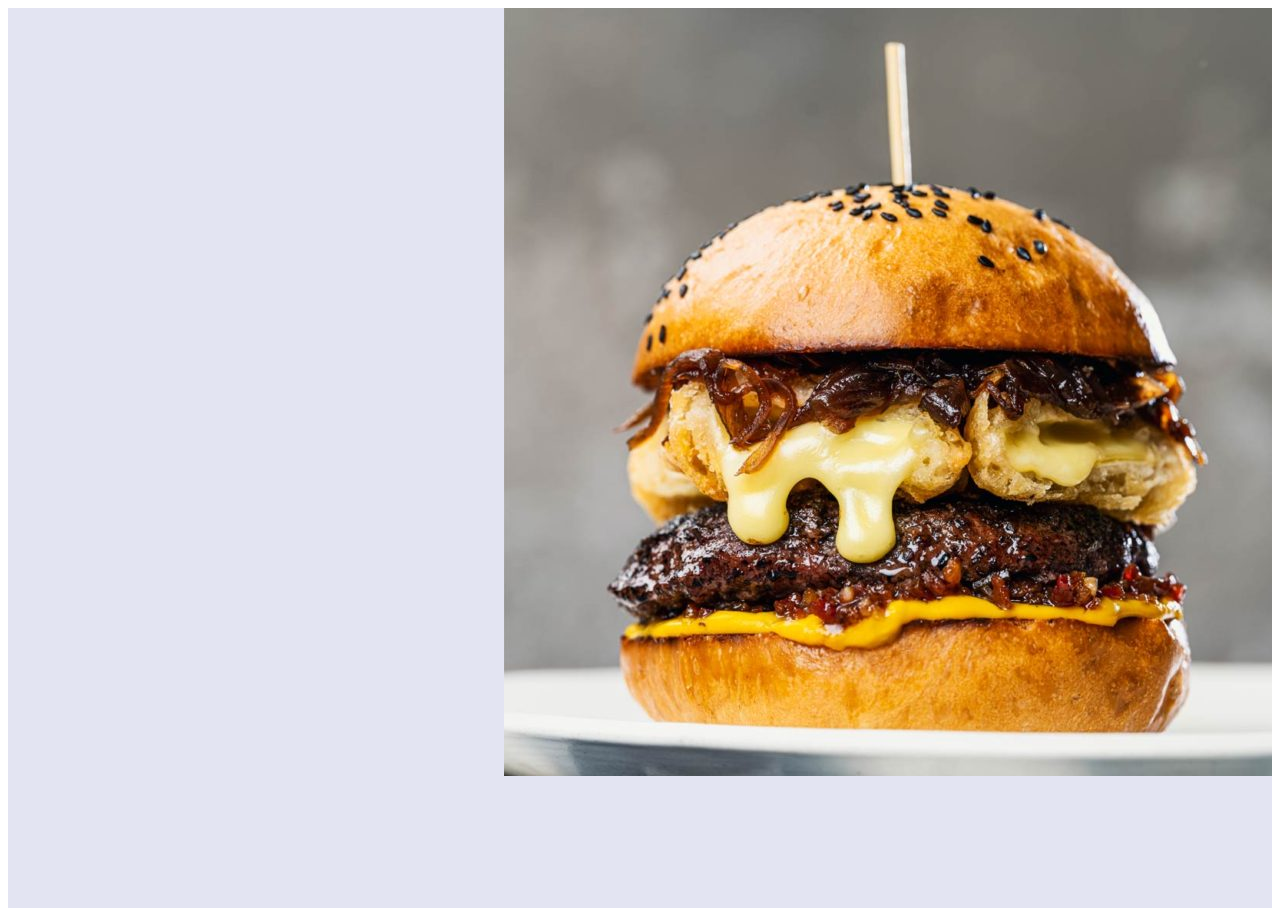
==== pages/carta.html @ c72f137a "Diseño basico de paginas" ====
<!DOCTYPE html>
<html lang="en">
<head>
    <meta charset="UTF-8">
    <meta name="viewport" content="width=device-width, initial-scale=1.0">
    <title>Carta</title>
    <link href="https://cdn.jsdelivr.net/npm/bootstrap@5.3.1/dist/css/bootstrap.min.css" rel="stylesheet" integrity="sha384-4bw+/aepP/YC94hEpVNVgiZdgIC5+VKNBQNGCHeKRQN+PtmoHDEXuppvnDJzQIu9" crossorigin="anonymous">
    <link href="../css/styles.css" rel="stylesheet">
</head>
<body>
    <div class="container-fluid">
        <div class="row h-100">
            <div class="col-7 bloquevertical1">
                <img src="../img/platoburger.jpeg">
            </div>
            <div class="col-5 bloquevertical2">

              </div>
            </div>
          


    </div>
    <script src="https://cdn.jsdelivr.net/npm/bootstrap@5.3.1/dist/js/bootstrap.bundle.min.js" integrity="sha384-HwwvtgBNo3bZJJLYd8oVXjrBZt8cqVSpeBNS5n7C8IVInixGAoxmnlMuBnhbgrkm" crossorigin="anonymous"></script>
</body>
</html>
---- css/styles.css ----
.container-fluid {
    height: 100vh;

    margin: 0;
    padding: 0;

    background-color: rgb(227, 228, 242);
}

#tercio1 {
    background-color: rgb(227, 228, 242);
    justify-content: center;
    display: flex;
    align-items: flex-end;
    
}

#tercio2 {
    background-color: rgb(227, 228, 242);
    justify-content: center;
    display: flex;
    font-family: sans-serif;
    font-weight: 100;

    

}

#tercio3 {
    background-color:  rgb(13, 36, 53);
}

#botoncarta {
    color: rgb(13, 36, 53);
}

#botoncontacto {
    color: rgb(13, 36, 53);
}

#botoninicio {
    color: rgb(13, 36, 53);
    font-family: sans-serif;
    font-weight: 100;

}

.bloquevertical2 {
    background-color: rgb(13, 36, 53);
    justify-content: center;
    display: flex;
}

.bloquevertical1 {
    display: flex;
    justify-content: flex-end;
      
}
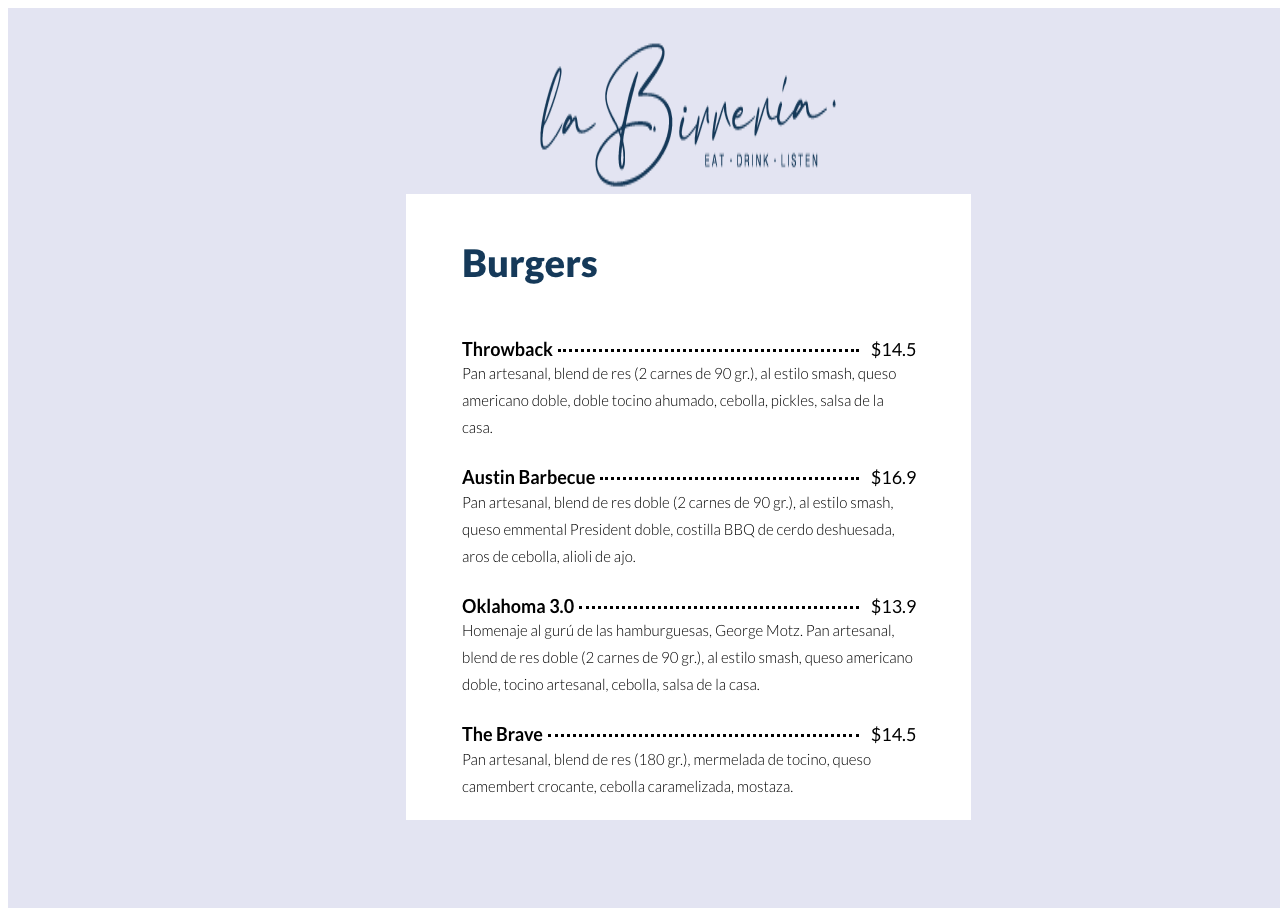
==== commit f8348828: "Informacion basica a pagina de contacto y carta" ====
--- a/pages/carta.html
+++ b/pages/carta.html
@@ -8,15 +8,23 @@
     <link href="../css/styles.css" rel="stylesheet">
 </head>
 <body>
-    <div class="container-fluid">
-        <div class="row h-100">
-            <div class="col-7 bloquevertical1">
-                <img src="../img/platoburger.jpeg">
+    <div class="container-fluid carta">
+        <div class="col-6 bloqueverticalcarta">
+            <div id="partesuperior">
+            <a href="../index.html">
+                <img class="img-fluid" src="../img/logobirreria.png" width="300em" height="150em">
+            </a>
+            <img class="img-fluid" src="../img/menu.png">
             </div>
-            <div class="col-5 bloquevertical2">
-
-              </div>
+            <div id="parteinferior">
+                <!-- <img class="img-fluid" src="../img/menu.png"> -->
             </div>
+        </div>
+        <div class="col-6 bloqueverticalcarta2">
+            <div class="container">
+            </div>
+        </div>
+            
           
 
 
--- a/css/styles.css
+++ b/css/styles.css
@@ -1,5 +1,9 @@
 .container-fluid {
+    display: flex;
+    justify-content: center;
+    align-items: center;
     height: 100vh;
+    width: 100vw;
 
     margin: 0;
     padding: 0;
@@ -7,16 +11,22 @@
     background-color: rgb(227, 228, 242);
 }
 
-#tercio1 {
-    background-color: rgb(227, 228, 242);
+
+#mitad1 {
+    display: flex;
     justify-content: center;
-    display: flex;
-    align-items: flex-end;
+    align-items: center;
+    flex-direction: column;
+    font-family: sans-serif;
+    font-weight: 100;
+
+    padding: 0;
+    margin: 0;
     
 }
 
-#tercio2 {
-    background-color: rgb(227, 228, 242);
+#mitad2 {
+    background-color: rgb(13, 36, 53);
     justify-content: center;
     display: flex;
     font-family: sans-serif;
@@ -26,35 +36,154 @@
 
 }
 
-#tercio3 {
-    background-color:  rgb(13, 36, 53);
-}
-
 #botoncarta {
-    color: rgb(13, 36, 53);
+    color:whitesmoke;
 }
 
 #botoncontacto {
-    color: rgb(13, 36, 53);
+    color: whitesmoke;
 }
 
 #botoninicio {
-    color: rgb(13, 36, 53);
+    color: whitesmoke;
     font-family: sans-serif;
     font-weight: 100;
 
 }
 
+
 .bloquevertical2 {
     background-color: rgb(13, 36, 53);
+    display: flex;
     justify-content: center;
-    display: flex;
+    align-items: center;
+    flex-direction: column;
+    height: 100vh;
+    gap: 1em;
+
+    padding: 0;
+    margin: 0;
+      
 }
 
 .bloquevertical1 {
     display: flex;
-    justify-content: flex-end;
+    justify-content:flex-start;
+    background-color: greenyellow;
+    background-image: url(../img/musicalabirreria.jpeg);
+
+    padding: 0;
+    margin: 0;
+
+    height: 100vh;
       
 }
- 
 
+.bloqueverticalmedio {
+    background-color: rgb(13, 36, 53);
+    display: flex;
+    flex-direction: column;
+    align-items: space-around;
+    gap: 4em;
+    height: 100vh;
+
+    padding: 0;
+    margin: 0;
+      
+}
+
+.container {
+    background-color: blueviolet;
+    display: flex;
+    justify-content: center;
+    align-items: center;
+
+    
+    padding: 0;
+    margin: 0;
+}
+
+#imagenburger {
+    width: 35em;
+    height: 35em;
+}
+
+#direccion {
+    align-items: center;
+    justify-content: center;
+    color: whitesmoke;
+    margin: 1em;
+    font-family: sans-serif;
+    font-weight: 100;
+    
+}
+
+#bloquelogo {
+    margin: 1em;
+}
+
+#redessociales {
+    color: whitesmoke;
+    align-items: center;
+    margin: 1em;
+    font-family: sans-serif;
+    font-weight: 100;
+}
+
+.pagina3 {
+    display: flex;
+    justify-content: center;
+}
+
+#boton {
+    color: rgb(207, 166, 112);
+}
+
+#boton:hover {
+    color: whitesmoke;
+    cursor: pointer;
+}
+
+#contactanos {
+    color: rgb(207, 166, 112);
+    font-family: sans-serif;
+    font-weight: 100;
+    font-size: xx-large;
+}
+
+.bloqueverticalcarta2 {
+    /* background-color: aquamarine; */
+    display: flexbox;
+    justify-content: center;
+    align-items: center;
+    background-image: url(../img/platoburger.jpeg);
+    background-size: cover;
+    height: 100vh;
+
+}
+
+.bloqueverticalcarta {
+    display: flex;
+    justify-content: flex-start;
+    align-items: flex-start;
+    height: 100vh;
+    flex-direction: column;
+
+}
+
+#partesuperior {
+    display: flex;
+    justify-content: center;
+    align-items: center;
+    margin-left: 5em;
+    margin-top: 2em;
+    flex-direction: column;
+}
+
+/* #parteinferior {
+    display: flex;
+    justify-content: center;
+    align-items: center;
+
+} */
+
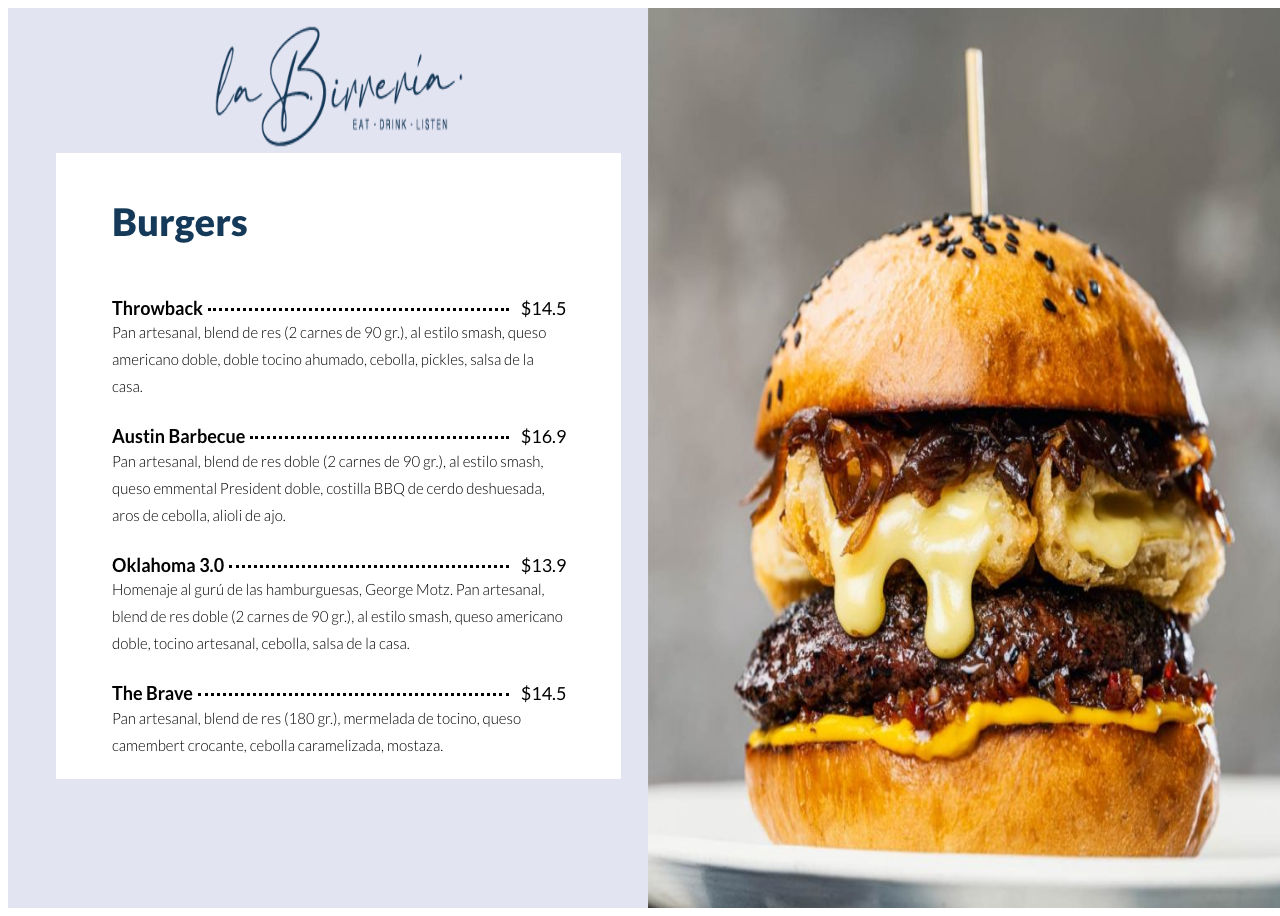
==== commit bb64e9ab: "Añadi pagina trabaja con nosotros y formulario" ====
--- a/pages/carta.html
+++ b/pages/carta.html
@@ -12,16 +12,14 @@
         <div class="col-6 bloqueverticalcarta">
             <div id="partesuperior">
             <a href="../index.html">
-                <img class="img-fluid" src="../img/logobirreria.png" width="300em" height="150em">
+                <img class="img-fluid" src="../img/logobirreria.png" width="250em" height="125em">
             </a>
-            <img class="img-fluid" src="../img/menu.png">
-            </div>
-            <div id="parteinferior">
-                <!-- <img class="img-fluid" src="../img/menu.png"> -->
+            <img id="imagenmenu" class="img-fluid" src="../img/menu.png">
             </div>
         </div>
         <div class="col-6 bloqueverticalcarta2">
-            <div class="container">
+            <div class="containercarta">
+                <img id="imagencarta" src="../img/platoburger.jpeg" class="img-fluid">
             </div>
         </div>
             
--- a/css/styles.css
+++ b/css/styles.css
@@ -11,12 +11,23 @@
     background-color: rgb(227, 228, 242);
 }
 
+#paginaprincipal {
+    flex-direction: column;
+    background-color: rgb(13, 36, 53);
+    /* width: 100vw;
+
+    padding: 0;
+    margin: 0; */
+}
+
 
 #mitad1 {
     display: flex;
     justify-content: center;
     align-items: center;
     flex-direction: column;
+    width: 100vw;
+
     font-family: sans-serif;
     font-weight: 100;
 
@@ -27,11 +38,10 @@
 
 #mitad2 {
     background-color: rgb(13, 36, 53);
-    justify-content: center;
-    display: flex;
-    font-family: sans-serif;
-    font-weight: 100;
-
+    justify-content: space-between;
+    display: flex;
+    flex-direction: row;
+    gap: 4em;
     
 
 }
@@ -52,53 +62,61 @@
 }
 
 
+/* .bloquevertical2 {
+    background-color: rgb(13, 36, 53);
+    display: flex;
+    justify-content: center;
+    align-items: center;
+    flex-direction: column;
+    height: 100vh;
+    width: 25vw;
+    gap: 1em;
+
+    padding: 0;
+    margin: 0;
+      
+} */
+
+.bloquevertical1 {
+    display: flex;
+    justify-content:center;
+    align-items: center;
+    object-fit: cover;
+    background-color: greenyellow;
+    box-sizing: border-box;
+    /* background-image: url(../img/musicalabirreria.jpeg); */
+
+    padding: 0;
+    margin: 0;
+
+
+    height: 100vh;
+    width: 70vw;
+      
+}
+
 .bloquevertical2 {
     background-color: rgb(13, 36, 53);
     display: flex;
-    justify-content: center;
-    align-items: center;
-    flex-direction: column;
-    height: 100vh;
-    gap: 1em;
+    flex-direction: column;
+    align-items: space-around;
+    gap: 2.5em;
+    height: 100vh;
+    width: 30vw;
 
     padding: 0;
     margin: 0;
       
 }
 
-.bloquevertical1 {
-    display: flex;
-    justify-content:flex-start;
-    background-color: greenyellow;
-    background-image: url(../img/musicalabirreria.jpeg);
-
-    padding: 0;
-    margin: 0;
-
-    height: 100vh;
-      
-}
-
-.bloqueverticalmedio {
-    background-color: rgb(13, 36, 53);
-    display: flex;
-    flex-direction: column;
-    align-items: space-around;
-    gap: 4em;
-    height: 100vh;
-
-    padding: 0;
-    margin: 0;
-      
-}
-
 .container {
-    background-color: blueviolet;
-    display: flex;
-    justify-content: center;
-    align-items: center;
-
-    
+    background-color: rgb(13, 36, 53);
+    display: flex;
+    justify-content: center;
+    align-items: center;
+    flex-direction: column;
+    width: 100vh;
+ 
     padding: 0;
     margin: 0;
 }
@@ -118,12 +136,24 @@
     
 }
 
+#direcciontexto {
+    display: flex;
+    align-items: center;
+    justify-content: center;
+    flex-direction: column;
+    font-size: large;
+}
+
 #bloquelogo {
     margin: 1em;
+    display: flex;
+    justify-content: center;
+
 }
 
 #redessociales {
     color: whitesmoke;
+    justify-content: center;
     align-items: center;
     margin: 1em;
     font-family: sans-serif;
@@ -137,6 +167,7 @@
 
 #boton {
     color: rgb(207, 166, 112);
+    
 }
 
 #boton:hover {
@@ -145,21 +176,34 @@
 }
 
 #contactanos {
-    color: rgb(207, 166, 112);
-    font-family: sans-serif;
-    font-weight: 100;
+    color:  rgb(12, 39, 59);
+    font-family: sans-serif;
+    font-weight: 500;
+    font-size: 2em;
     font-size: xx-large;
-}
+    background-color: white;
+    opacity: 0.7;
+}
+
+#formulario {
+    display: flex;
+    justify-content: center;
+    align-items: center;
+    flex-direction: column;
+    gap:1em;
+}
+
 
 .bloqueverticalcarta2 {
-    /* background-color: aquamarine; */
-    display: flexbox;
-    justify-content: center;
-    align-items: center;
-    background-image: url(../img/platoburger.jpeg);
-    background-size: cover;
-    height: 100vh;
-
+    background-color: aquamarine;
+    display: flex;
+    justify-content: center;
+    align-items: center;
+    /* background-image: url(../img/platoburger.jpeg);
+    background-size: cover; */
+    height: 100vh;
+    box-sizing: border-box;
+    
 }
 
 .bloqueverticalcarta {
@@ -167,16 +211,26 @@
     justify-content: flex-start;
     align-items: flex-start;
     height: 100vh;
-    flex-direction: column;
-
+    width: 50vw;
+    flex-direction: column;
+
+}
+
+.containercarta {
+    display: flex;
+    height: 100%;
+    width: 100%;
+    box-sizing: border-box;
+
+    padding: 0;
+    margin: 0;
 }
 
 #partesuperior {
     display: flex;
     justify-content: center;
     align-items: center;
-    margin-left: 5em;
-    margin-top: 2em;
+    margin: 1em 3em 0em 3em;
     flex-direction: column;
 }
 
@@ -187,3 +241,75 @@
 
 } */
 
+#bloqueimagen {
+    height: 100%;
+    width: 100%;
+    box-sizing: border-box;
+
+    padding: 0;
+    margin: 0;
+}
+
+#imagencontactomusica {
+    /* object-fit: contain;
+    box-sizing: border-box; */
+    height: 100%;
+    width: 100%;
+
+    padding: 0;
+    margin: 0;
+}
+
+#imagencarta {
+    height: 100%;
+    width: 100%;
+
+    padding: 0;
+    margin: 0;
+}
+
+#imagenmenu {
+    /* height: 100%;
+    width: 100%;
+
+    padding: 0;
+    margin: 0; */
+
+}
+
+#botontrabaja {
+    color: whitesmoke;
+
+}
+
+.containertrabaja {
+    /* background-color: blue; */
+    display: flex;
+    justify-content: center;
+    align-items: center;
+    flex-direction: column;
+
+    padding: 3em;
+    margin: 0;
+
+    gap: 1em;
+}
+
+#bloquetextohistoria {
+    background-color: whitesmoke;
+    padding: 4em;
+    font-family: sans-serif;
+    font-weight: 100;
+    color:rgb(13, 36, 53);
+    
+}
+
+#textohistoria {
+    color: rgb(12, 39, 59);
+    font-family: sans-serif;
+    font-size: 2em;
+    font-weight: 500;
+    background-color: white;
+    opacity: 0.7;
+}
+
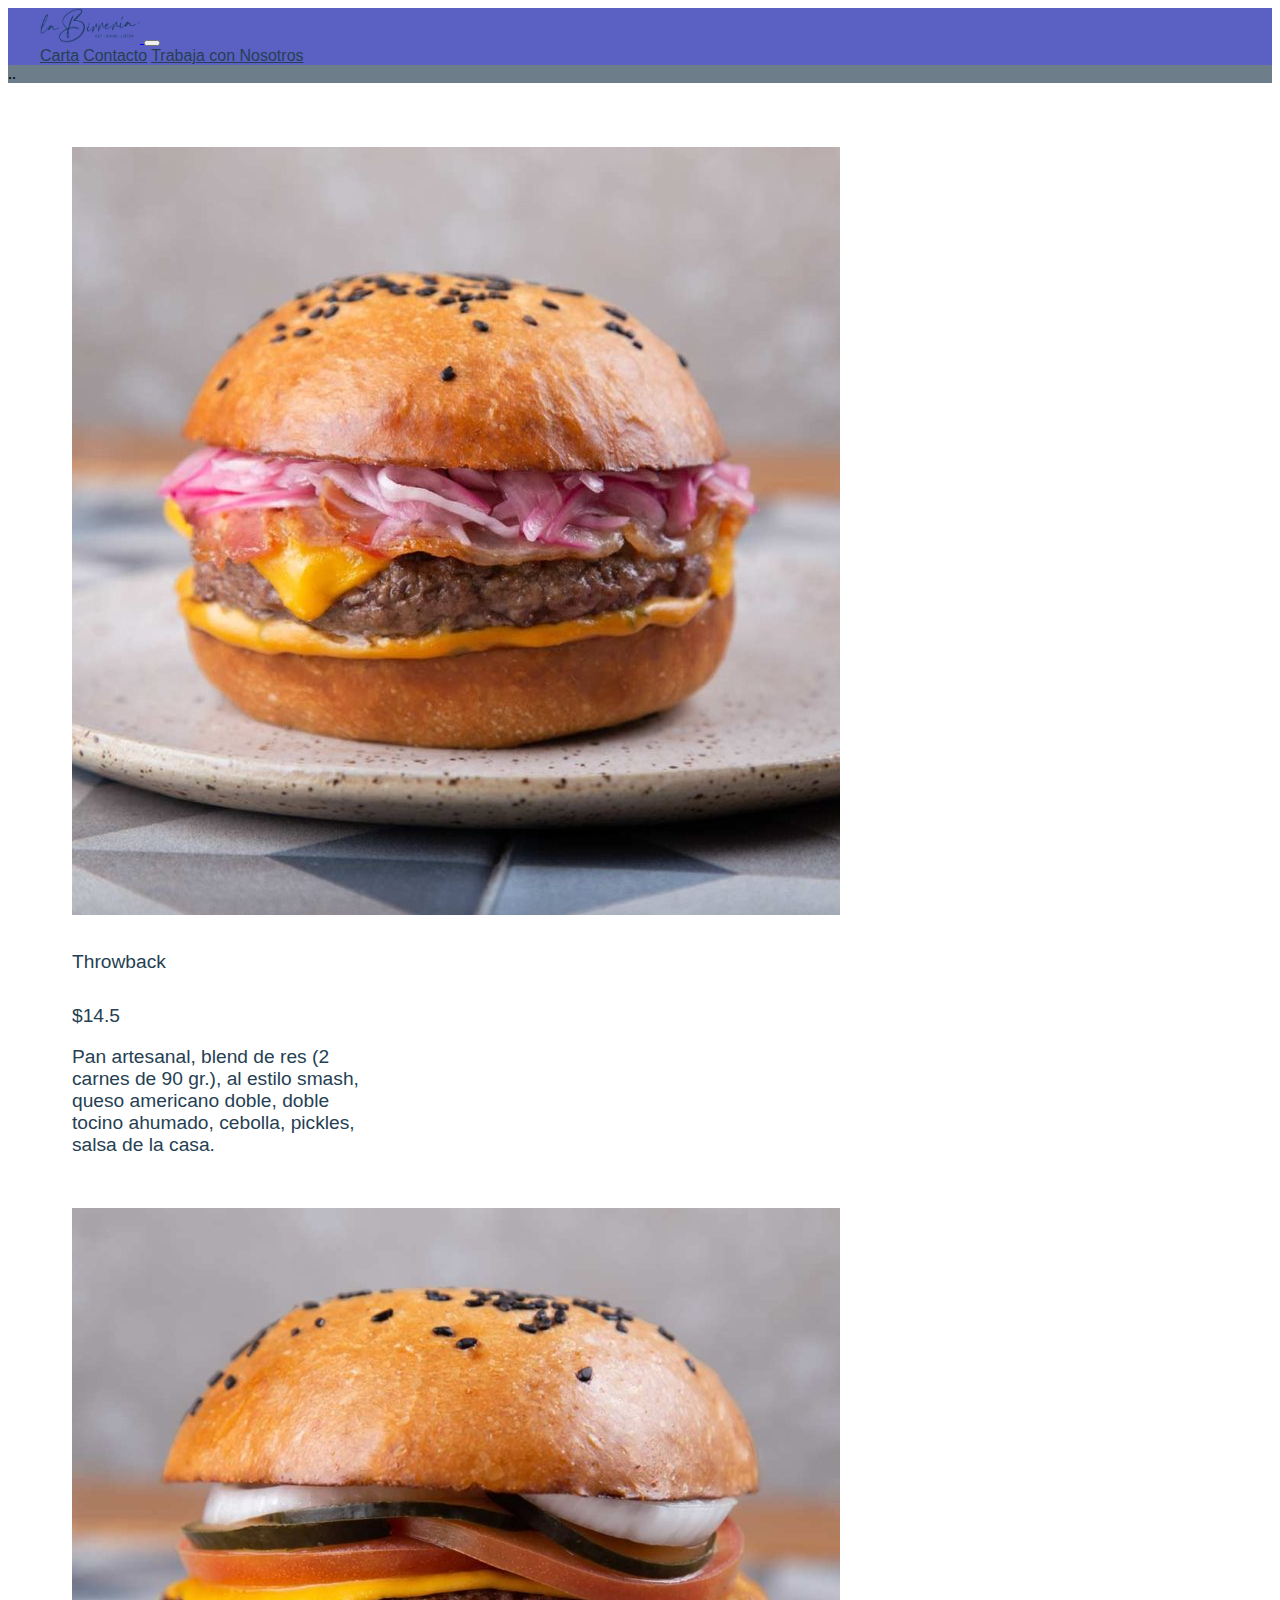
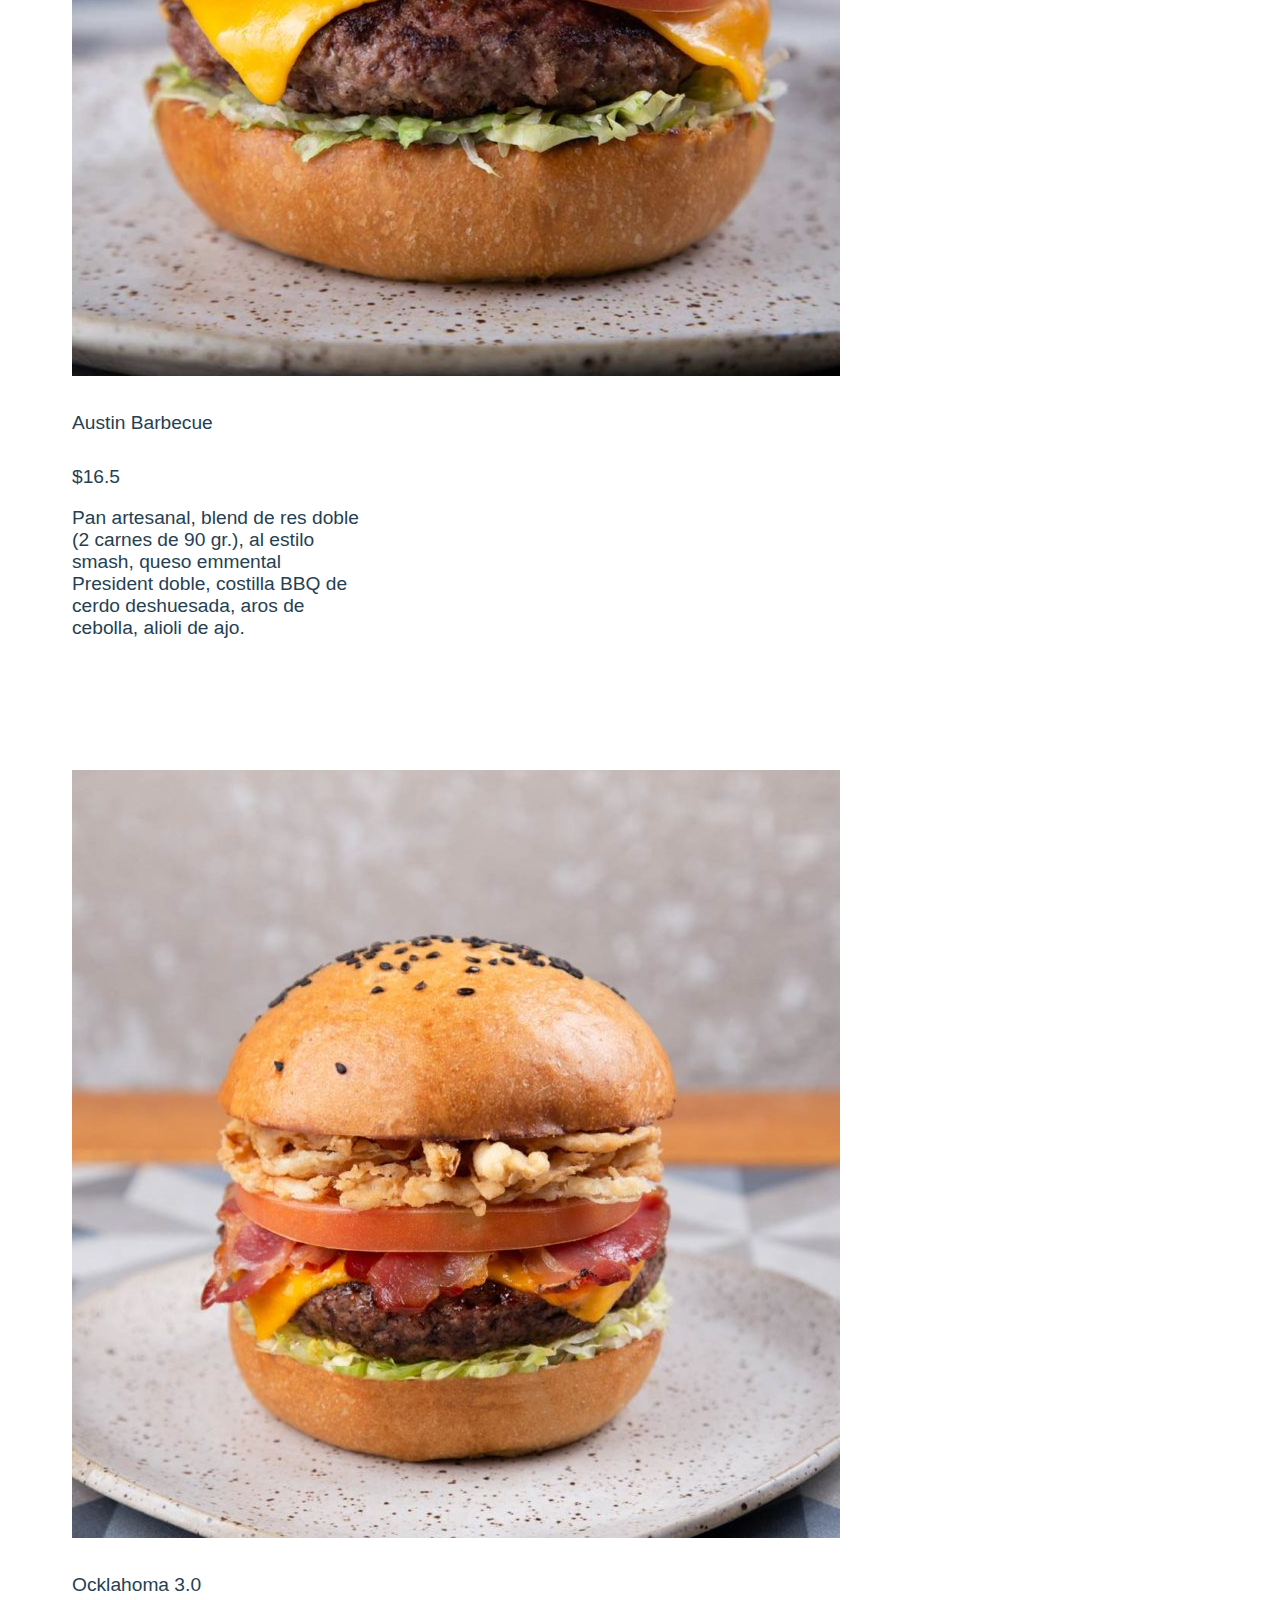
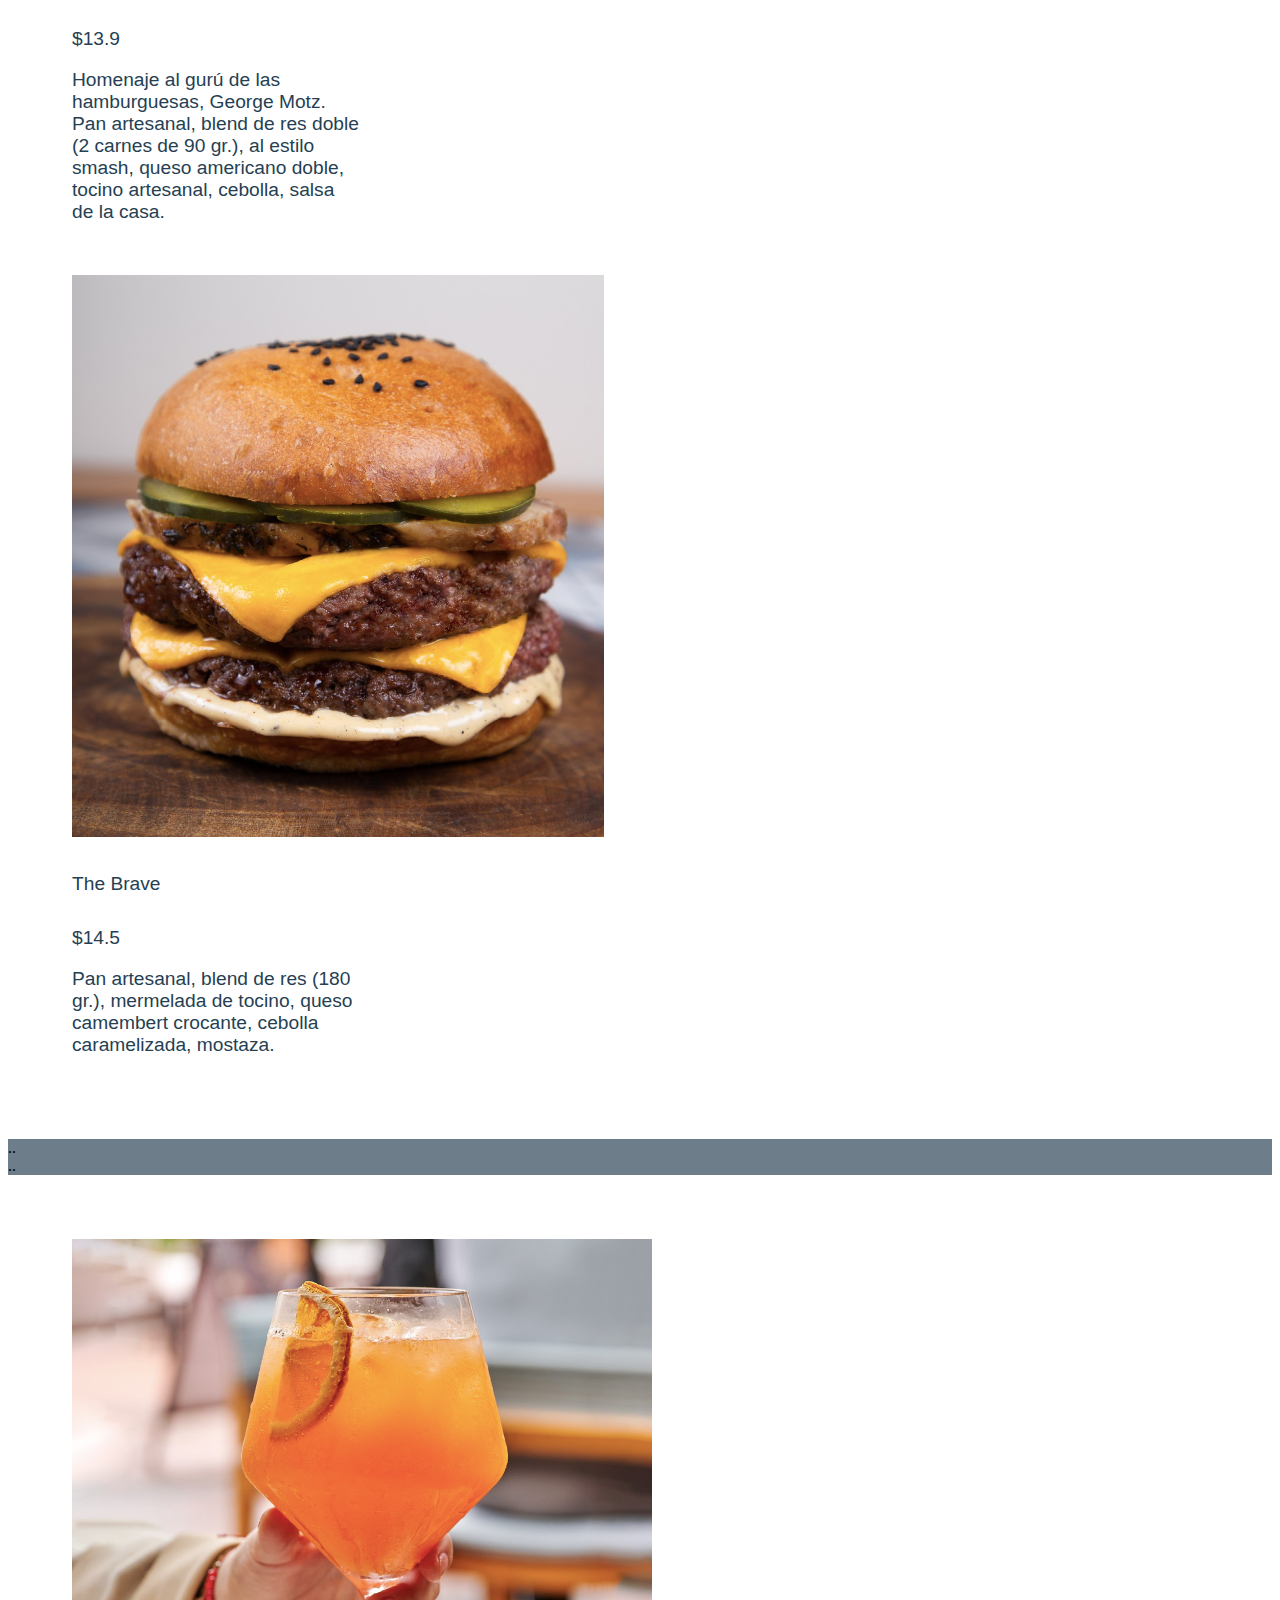
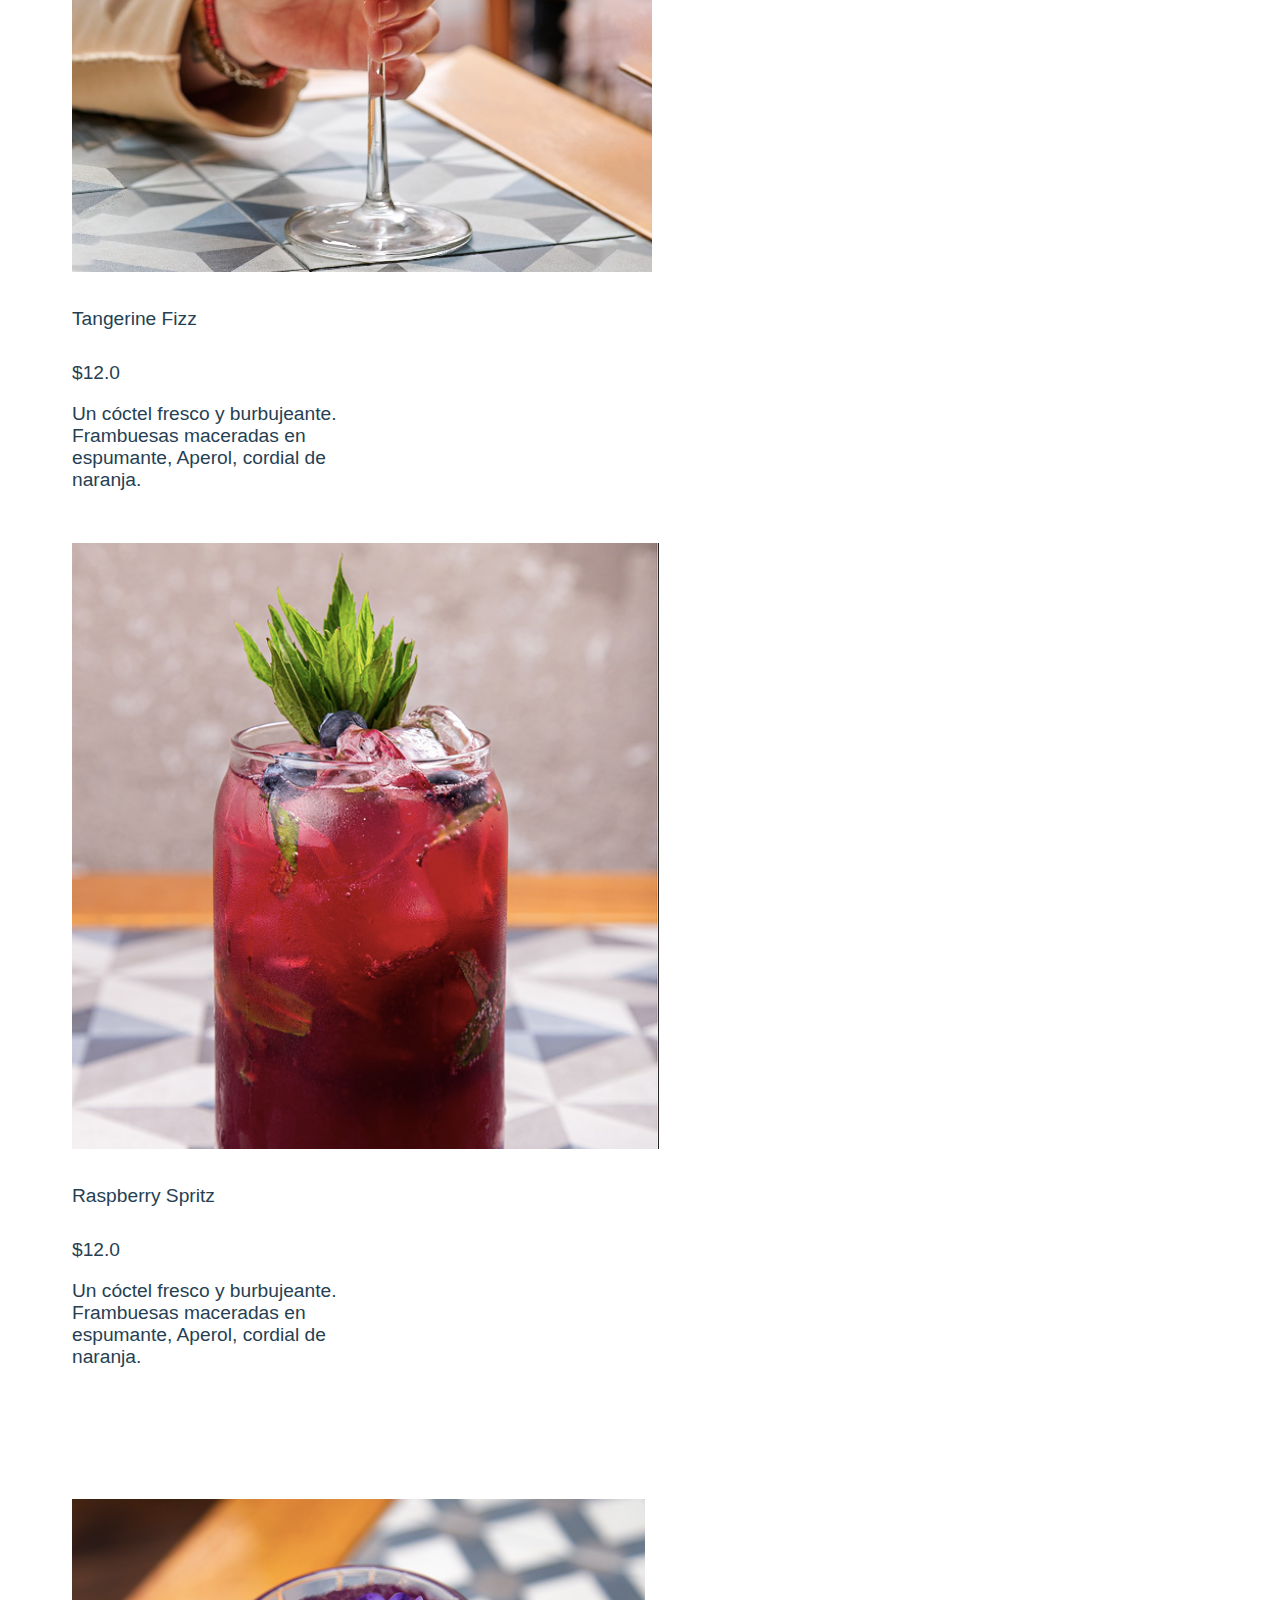
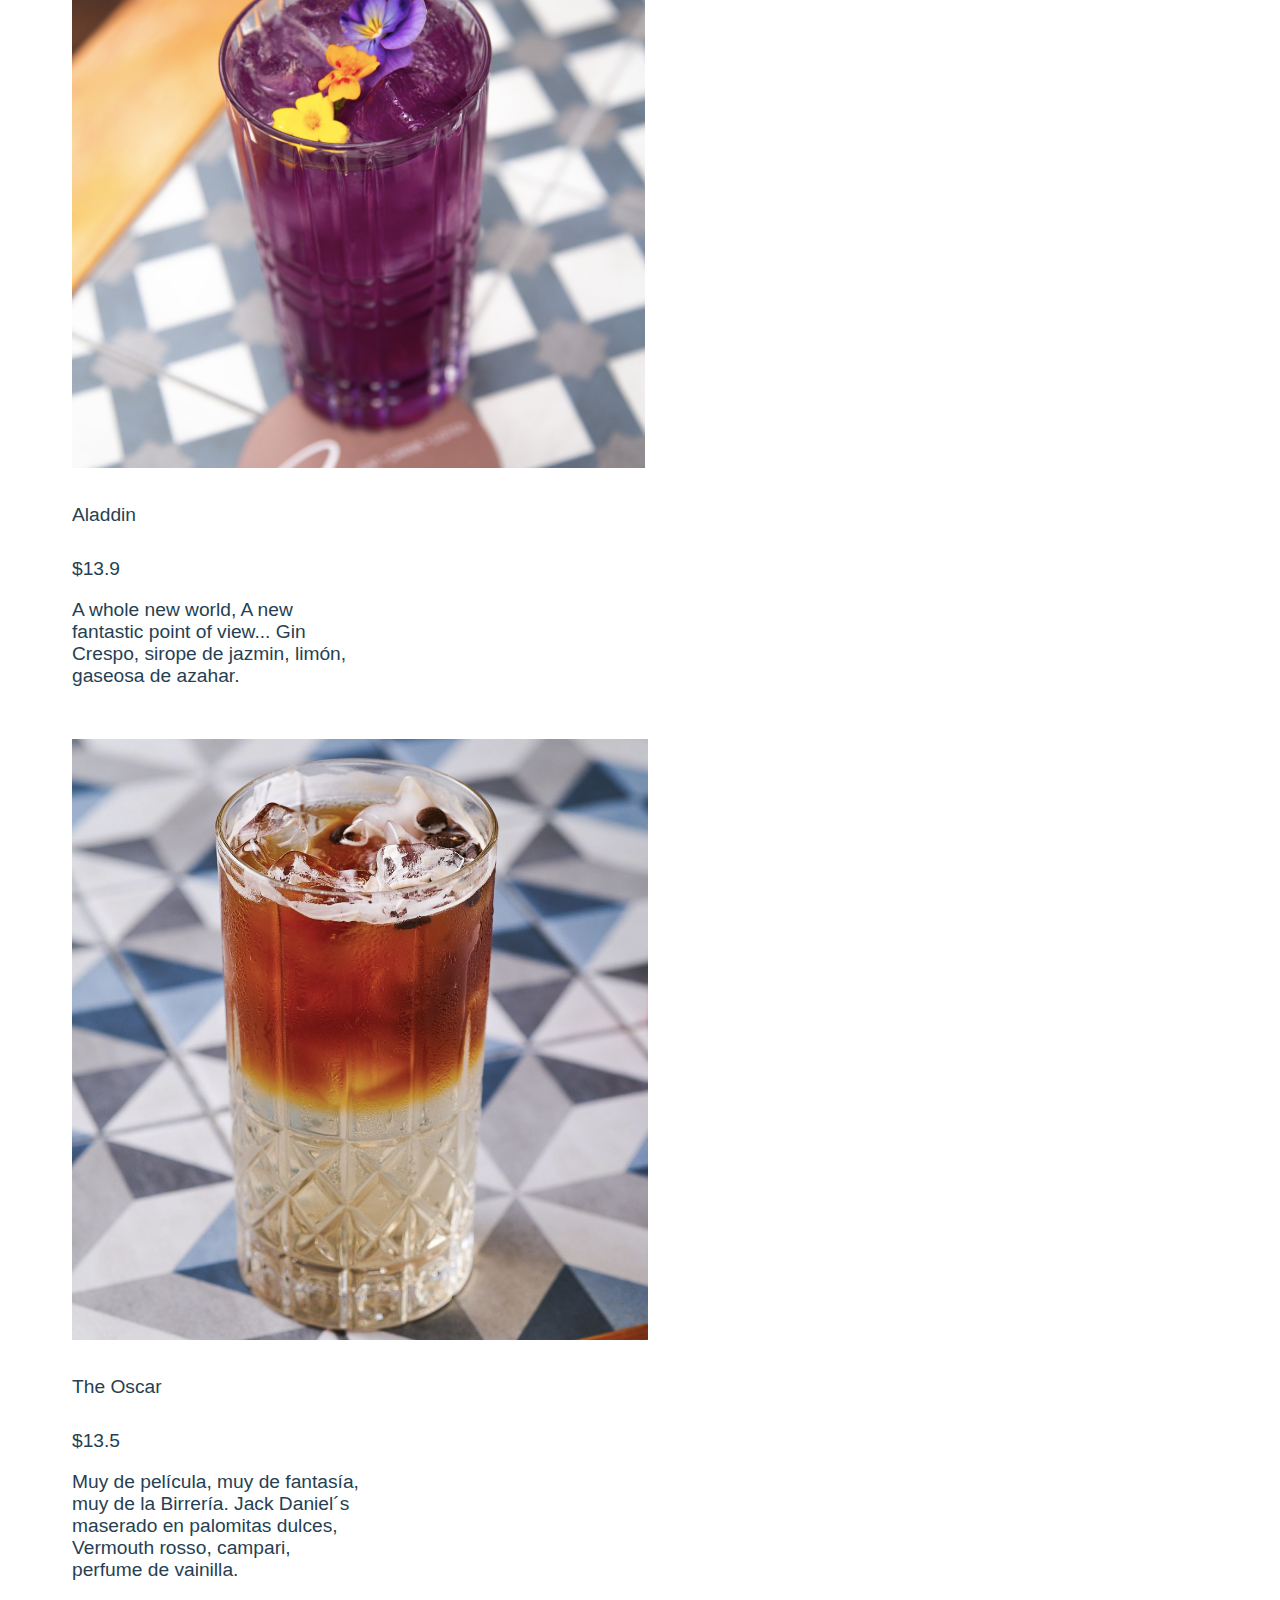
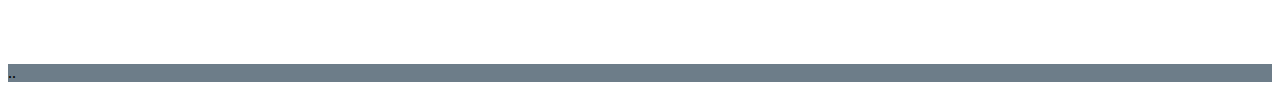
==== commit a312c178: "Readme añadido" ====
--- a/pages/carta.html
+++ b/pages/carta.html
@@ -8,25 +8,108 @@
     <link href="../css/styles.css" rel="stylesheet">
 </head>
 <body>
-    <div class="container-fluid carta">
-        <div class="col-6 bloqueverticalcarta">
-            <div id="partesuperior">
-            <a href="../index.html">
-                <img class="img-fluid" src="../img/logobirreria.png" width="250em" height="125em">
-            </a>
-            <img id="imagenmenu" class="img-fluid" src="../img/menu.png">
+    <div class="container-fluid">
+        <div class="row filacartabarra">
+            <nav class="navbar navbar-expand-lg bg-body-tertiary">
+                <a class="navbar-brand" href="../index.html">
+                    <img src="../img/logobirreria.png" alt="Bootstrap" width="100" height="35" id="botoninicio">
+                  </a>
+              <button class="navbar-toggler" type="button" data-bs-toggle="collapse" data-bs-target="#navbarNavAltMarkup" aria-controls="navbarNavAltMarkup" aria-expanded="false" aria-label="Toggle navigation">
+                <span class="navbar-toggler-icon"></span>
+              </button>
+              <div class="collapse navbar-collapse" id="navbarNavAltMarkup">
+                <div class="navbar-nav">
+                    <a class="nav-link" href="carta.html" id="botoncarta">Carta</a>
+                  <a class="nav-link" href="contacto.html" id="botoncontacto">Contacto</a>
+                  <a class="nav-link" href="trabaja.html" id="botontrabaja">Trabaja con Nosotros</a>
+                </div>
+              </div>
+            </div>
+          </nav>
+        </div>
+    <div class="row" id="rowcarta2">
+        <div class="col-1 columnarelleno">..</div>
+        <div class="col-5 columnacard">
+            <div class="card" style="width: 18rem;">
+                <img src="../img/burger1.jpeg" class="card-img-top img-fluid" alt="burger1">
+                <div class="card-body">
+                    <h5 class="card-title">Throwback</h5>
+                    <h2 class="card-title">$14.5</h2>
+                    <p class="card-text">Pan artesanal, blend de res (2 carnes de 90 gr.), al estilo smash, queso americano doble, doble tocino ahumado, cebolla, pickles, salsa de la casa.</p>
+                </div>
+            </div>
+            <div class="card" style="width: 18rem;">
+                <img src="../img/burger2.jpeg" class="card-img-top img-fluid" alt="burger2">
+                <div class="card-body">
+                    <h5 class="card-title">Austin Barbecue</h5>
+                    <h2 class="card-title">$16.5</h2>
+                    <p class="card-text">Pan artesanal, blend de res doble (2 carnes de 90 gr.), al estilo smash, queso emmental President doble, costilla BBQ de cerdo deshuesada, aros de cebolla, alioli de ajo.</p>
+                </div>
             </div>
         </div>
-        <div class="col-6 bloqueverticalcarta2">
-            <div class="containercarta">
-                <img id="imagencarta" src="../img/platoburger.jpeg" class="img-fluid">
+        <div class="col-5 columnacard">
+            <div class="card" style="width: 18rem;">
+                <img src="../img/burger3.jpeg" class="card-img-top img-fluid" alt="burger3">
+                <div class="card-body">
+                    <h5 class="card-title">Ocklahoma 3.0</h5>
+                    <h2 class="card-title">$13.9</h2>
+                    <p class="card-text">Homenaje al gurú de las hamburguesas, George Motz. Pan artesanal, blend de res doble (2 carnes de 90 gr.), al estilo smash, queso americano doble, tocino artesanal, cebolla, salsa de la casa.</p>
+                </div>
             </div>
+            <div class="card" style="width: 18rem;">
+                <img src="../img/burger4.png" class="card-img-top img-fluid" alt="burger4">
+                <div class="card-body">
+                    <h5 class="card-title">The Brave</h5>
+                    <h2 class="card-title">$14.5</h2>
+                    <p class="card-text">Pan artesanal, blend de res (180 gr.), mermelada de tocino, queso camembert crocante, cebolla caramelizada, mostaza.</p>
+                </div>
+            </div> 
         </div>
-            
-          
-
-
+        <div class="col-1 columnarelleno">..</div>
     </div>
+    
+    <div class="row" id="rowcarta2">
+        <div class="col-1 columnarelleno">..</div>
+        <div class="col-5 columnacard">
+            <div class="card" style="width: 18rem;">
+                <img src="../img/coctel1.png" class="card-img-top img-fluid" alt="coctel1">
+                <div class="card-body">
+                    <h5 class="card-title">Tangerine Fizz</h5>
+                    <h2 class="card-title">$12.0</h2>
+                    <p class="card-text">Un cóctel fresco y burbujeante. Frambuesas maceradas en espumante, Aperol, cordial de naranja.</p>
+                </div>
+            </div>
+            <div class="card" style="width: 18rem;">
+                <img src="../img/coctel2.png" class="card-img-top img-fluid" alt="coctel2">
+                <div class="card-body">
+                    <h5 class="card-title">Raspberry Spritz</h5>
+                    <h2 class="card-title">$12.0</h2>
+                    <p class="card-text">Un cóctel fresco y burbujeante. Frambuesas maceradas en espumante, Aperol, cordial de naranja.</p>
+                </div>
+            </div> 
+        </div>
+        <div class="col-5 columnacard">
+            <div class="card" style="width: 18rem;">
+                <img src="../img/coctel3.png" class="card-img-top img-fluid" alt="coctel3">
+                <div class="card-body">
+                    <h5 class="card-title">Aladdin</h5>
+                    <h2 class="card-title">$13.9</h2>
+                    <p class="card-text">A whole new world, A new fantastic point of view... Gin Crespo, sirope de jazmin, limón, gaseosa de azahar.</p>
+                </div>
+            </div>
+            <div class="card" style="width: 18rem;">
+                <img src="../img/coctel4.png" class="card-img-top img-fluid" alt="coctel4">
+                <div class="card-body">
+                    <h5 class="card-title">The Oscar</h5>
+                    <h2 class="card-title">$13.5</h2>
+                    <p class="card-text">Muy de película, muy de fantasía, muy de la Birrería. Jack Daniel´s maserado en palomitas dulces, Vermouth rosso, campari, perfume de vainilla.</p>
+                </div>
+            </div> 
+        </div>
+        <div class="col-1 columnarelleno">..</div>
+    </div>
+    </div>
+    
     <script src="https://cdn.jsdelivr.net/npm/bootstrap@5.3.1/dist/js/bootstrap.bundle.min.js" integrity="sha384-HwwvtgBNo3bZJJLYd8oVXjrBZt8cqVSpeBNS5n7C8IVInixGAoxmnlMuBnhbgrkm" crossorigin="anonymous"></script>
 </body>
 </html>--- a/css/styles.css
+++ b/css/styles.css
@@ -1,81 +1,62 @@
 .container-fluid {
-    display: flex;
-    justify-content: center;
-    align-items: center;
-    height: 100vh;
-    width: 100vw;
 
     margin: 0;
     padding: 0;
 
-    background-color: rgb(227, 228, 242);
+    background-color: rgb(90, 97, 195);
 }
 
 #paginaprincipal {
     flex-direction: column;
     background-color: rgb(13, 36, 53);
-    /* width: 100vw;
-
-    padding: 0;
-    margin: 0; */
-}
-
-
-#mitad1 {
-    display: flex;
-    justify-content: center;
-    align-items: center;
-    flex-direction: column;
-    width: 100vw;
-
-    font-family: sans-serif;
-    font-weight: 100;
-
-    padding: 0;
-    margin: 0;
-    
-}
-
-#mitad2 {
-    background-color: rgb(13, 36, 53);
-    justify-content: space-between;
-    display: flex;
-    flex-direction: row;
-    gap: 4em;
-    
-
-}
+     
+}
+
+.row2 {
+    background-color: rgb(196, 116, 29);
+}
+
+#columna1 {
+    background-color: rgba(38, 63, 83, 0.8);
+    /* background-color: rgba(216, 126, 30, 0.594); */
+}
+
+#columna3 {
+    background-color: rgba(38, 63, 83, 0.8);
+    /* background-color: rgba(216, 126, 30, 0.594); */
+}
+
+
 
 #botoncarta {
-    color:whitesmoke;
+    font-family: sans-serif;
+    color: rgb(38, 63, 83);
+    font-weight: 100;
+    
 }
 
 #botoncontacto {
-    color: whitesmoke;
+    font-family: sans-serif;
+    font-weight: 100;
+    color:rgb(38, 63, 83);
+    
+}
+
+#botontrabaja {
+    font-family: sans-serif;
+    font-weight: 100;
+    color:rgb(38, 63, 83);;
+
 }
 
 #botoninicio {
-    color: whitesmoke;
-    font-family: sans-serif;
-    font-weight: 100;
-
-}
-
-
-/* .bloquevertical2 {
-    background-color: rgb(13, 36, 53);
-    display: flex;
-    justify-content: center;
-    align-items: center;
-    flex-direction: column;
-    height: 100vh;
-    width: 25vw;
-    gap: 1em;
-
-    padding: 0;
-    margin: 0;
-      
-} */
+    margin-left: 2em;
+  
+}
+
+#rowcarta {
+  background-color: rgb(38, 63, 83);;  
+}
 
 .bloquevertical1 {
     display: flex;
@@ -84,7 +65,6 @@
     object-fit: cover;
     background-color: greenyellow;
     box-sizing: border-box;
-    /* background-image: url(../img/musicalabirreria.jpeg); */
 
     padding: 0;
     margin: 0;
@@ -95,36 +75,31 @@
       
 }
 
-.bloquevertical2 {
+.mapa {
+    justify-content: center;
+    padding: 2em;
+    background-color: rgb(38, 63, 83);
+    padding-top: 2em;
+    padding-bottom: 3em;
+    gap: 3em;
+}
+
+.siguenos {
+    gap:2em;
+    padding-top: 1em;
+}
+
+/* .container {
     background-color: rgb(13, 36, 53);
     display: flex;
-    flex-direction: column;
-    align-items: space-around;
-    gap: 2.5em;
-    height: 100vh;
-    width: 30vw;
-
-    padding: 0;
-    margin: 0;
-      
-}
-
-.container {
-    background-color: rgb(13, 36, 53);
-    display: flex;
-    justify-content: center;
-    align-items: center;
-    flex-direction: column;
-    width: 100vh;
+    justify-content: center;
+    align-items: center;
+    flex-direction: row;
+    width:100vw;
  
-    padding: 0;
-    margin: 0;
-}
-
-#imagenburger {
-    width: 35em;
-    height: 35em;
-}
+    padding: 2em;
+    margin:0;
+} */
 
 #direccion {
     align-items: center;
@@ -144,13 +119,6 @@
     font-size: large;
 }
 
-#bloquelogo {
-    margin: 1em;
-    display: flex;
-    justify-content: center;
-
-}
-
 #redessociales {
     color: whitesmoke;
     justify-content: center;
@@ -163,11 +131,6 @@
 .pagina3 {
     display: flex;
     justify-content: center;
-}
-
-#boton {
-    color: rgb(207, 166, 112);
-    
 }
 
 #boton:hover {
@@ -175,56 +138,6 @@
     cursor: pointer;
 }
 
-#contactanos {
-    color:  rgb(12, 39, 59);
-    font-family: sans-serif;
-    font-weight: 500;
-    font-size: 2em;
-    font-size: xx-large;
-    background-color: white;
-    opacity: 0.7;
-}
-
-#formulario {
-    display: flex;
-    justify-content: center;
-    align-items: center;
-    flex-direction: column;
-    gap:1em;
-}
-
-
-.bloqueverticalcarta2 {
-    background-color: aquamarine;
-    display: flex;
-    justify-content: center;
-    align-items: center;
-    /* background-image: url(../img/platoburger.jpeg);
-    background-size: cover; */
-    height: 100vh;
-    box-sizing: border-box;
-    
-}
-
-.bloqueverticalcarta {
-    display: flex;
-    justify-content: flex-start;
-    align-items: flex-start;
-    height: 100vh;
-    width: 50vw;
-    flex-direction: column;
-
-}
-
-.containercarta {
-    display: flex;
-    height: 100%;
-    width: 100%;
-    box-sizing: border-box;
-
-    padding: 0;
-    margin: 0;
-}
 
 #partesuperior {
     display: flex;
@@ -234,12 +147,6 @@
     flex-direction: column;
 }
 
-/* #parteinferior {
-    display: flex;
-    justify-content: center;
-    align-items: center;
-
-} */
 
 #bloqueimagen {
     height: 100%;
@@ -250,66 +157,152 @@
     margin: 0;
 }
 
-#imagencontactomusica {
-    /* object-fit: contain;
-    box-sizing: border-box; */
-    height: 100%;
-    width: 100%;
-
+.rowcontacto {
+
+    display: flex;
     padding: 0;
     margin: 0;
-}
-
-#imagencarta {
-    height: 100%;
-    width: 100%;
-
-    padding: 0;
-    margin: 0;
-}
-
-#imagenmenu {
-    /* height: 100%;
-    width: 100%;
-
-    padding: 0;
-    margin: 0; */
-
-}
-
-#botontrabaja {
-    color: whitesmoke;
-
-}
-
-.containertrabaja {
-    /* background-color: blue; */
-    display: flex;
-    justify-content: center;
-    align-items: center;
-    flex-direction: column;
-
-    padding: 3em;
-    margin: 0;
-
-    gap: 1em;
-}
-
-#bloquetextohistoria {
-    background-color: whitesmoke;
-    padding: 4em;
-    font-family: sans-serif;
-    font-weight: 100;
-    color:rgb(13, 36, 53);
-    
-}
-
-#textohistoria {
+    background-color: rgb(38, 63, 83);
+
+    box-sizing: border-box;
+  
+}
+
+.textohistoria {
+    background-color: rgba(12, 39, 59, 0.3);
+    padding: 0.3em;
+    font-family: sans-serif;
+    font-weight: 200;
+    color:whitesmoke;
+    
+}
+
+.nuestrahistoria {
+    background-color: rgba(12, 39, 59, 0.6);
+    padding: 0.3em;
+    font-family: sans-serif;
+    font-weight: 500;
+    color:whitesmoke;
+    display: flex;
+    justify-content: center;
+    align-items: center;
+
+}
+
+
+.columnatexto {
+    display: flex;
+    justify-content: center;
+    align-items: center;
+    margin: 1em;
+}
+
+.text-wrap {
+    display: flex;
+    justify-content: center;
+    align-items: center;
     color: rgb(12, 39, 59);
     font-family: sans-serif;
     font-size: 2em;
     font-weight: 500;
     background-color: white;
     opacity: 0.7;
-}
-
+    margin-left: 2em;
+}
+
+.text-center {
+    display: flex;
+    justify-content: center;
+    align-items: center;
+    color: rgb(12, 39, 59);
+    font-family: sans-serif;
+    background-color: white;
+    opacity: 0.7;
+
+}
+
+
+.rowcarta2 {
+    display:flex;
+    justify-content: center;
+    align-items: center;
+    flex-wrap: wrap;
+    /* flex-direction: row; */
+    
+
+}
+
+.navbar-toggler {
+    margin-right: 2em;
+}
+
+.navbar-collapse {
+    margin-left: 2em;
+}
+
+.columnacard{
+    display: flex;
+    justify-content: center;
+    align-items: center;
+    padding: 3em;
+    margin: 1em;
+    flex-direction: column;
+    gap: 2em;
+    flex-wrap: wrap;
+    max-width:max-content;
+    
+}
+
+.columnarelleno{
+    background-color: rgba(12, 39, 59, 0.6);
+}
+
+.columnamedio {
+    display: flex;
+    justify-content: center;
+    align-items: flex-start;
+    flex-wrap: wrap;
+    max-width: fit-content;
+    padding: 2em;
+    gap: 2em;
+    /* background-color: rgba(216, 126, 30, 0.594); */
+}
+
+.textocarta{
+    background-color: rgba(216, 126, 30, 0.623);
+    padding: 0.3em;
+    font-family: sans-serif;
+    font-weight: 300;
+    font-size: 1.2em;
+    color:whitesmoke;
+
+    flex-wrap: wrap;
+}
+
+.card-text {
+    font-family: sans-serif;
+    font-weight: 300;
+    font-size: 1.2em;
+    color:rgb(38, 63, 83);
+}
+
+.card-title {
+    font-family: sans-serif;
+    font-weight: 500;
+    font-size: 1.2em;
+    color:rgb(38, 63, 83); 
+}
+
+.dondeestamos {
+    background-color: rgba(12, 39, 59, 0.6);
+    padding: 0.3em;
+    font-family: sans-serif;
+    font-weight: 500;
+    color:whitesmoke;
+    display: flex;
+    justify-content: center;
+    align-items: center;
+    font-size: 1.5em;
+}
+
+
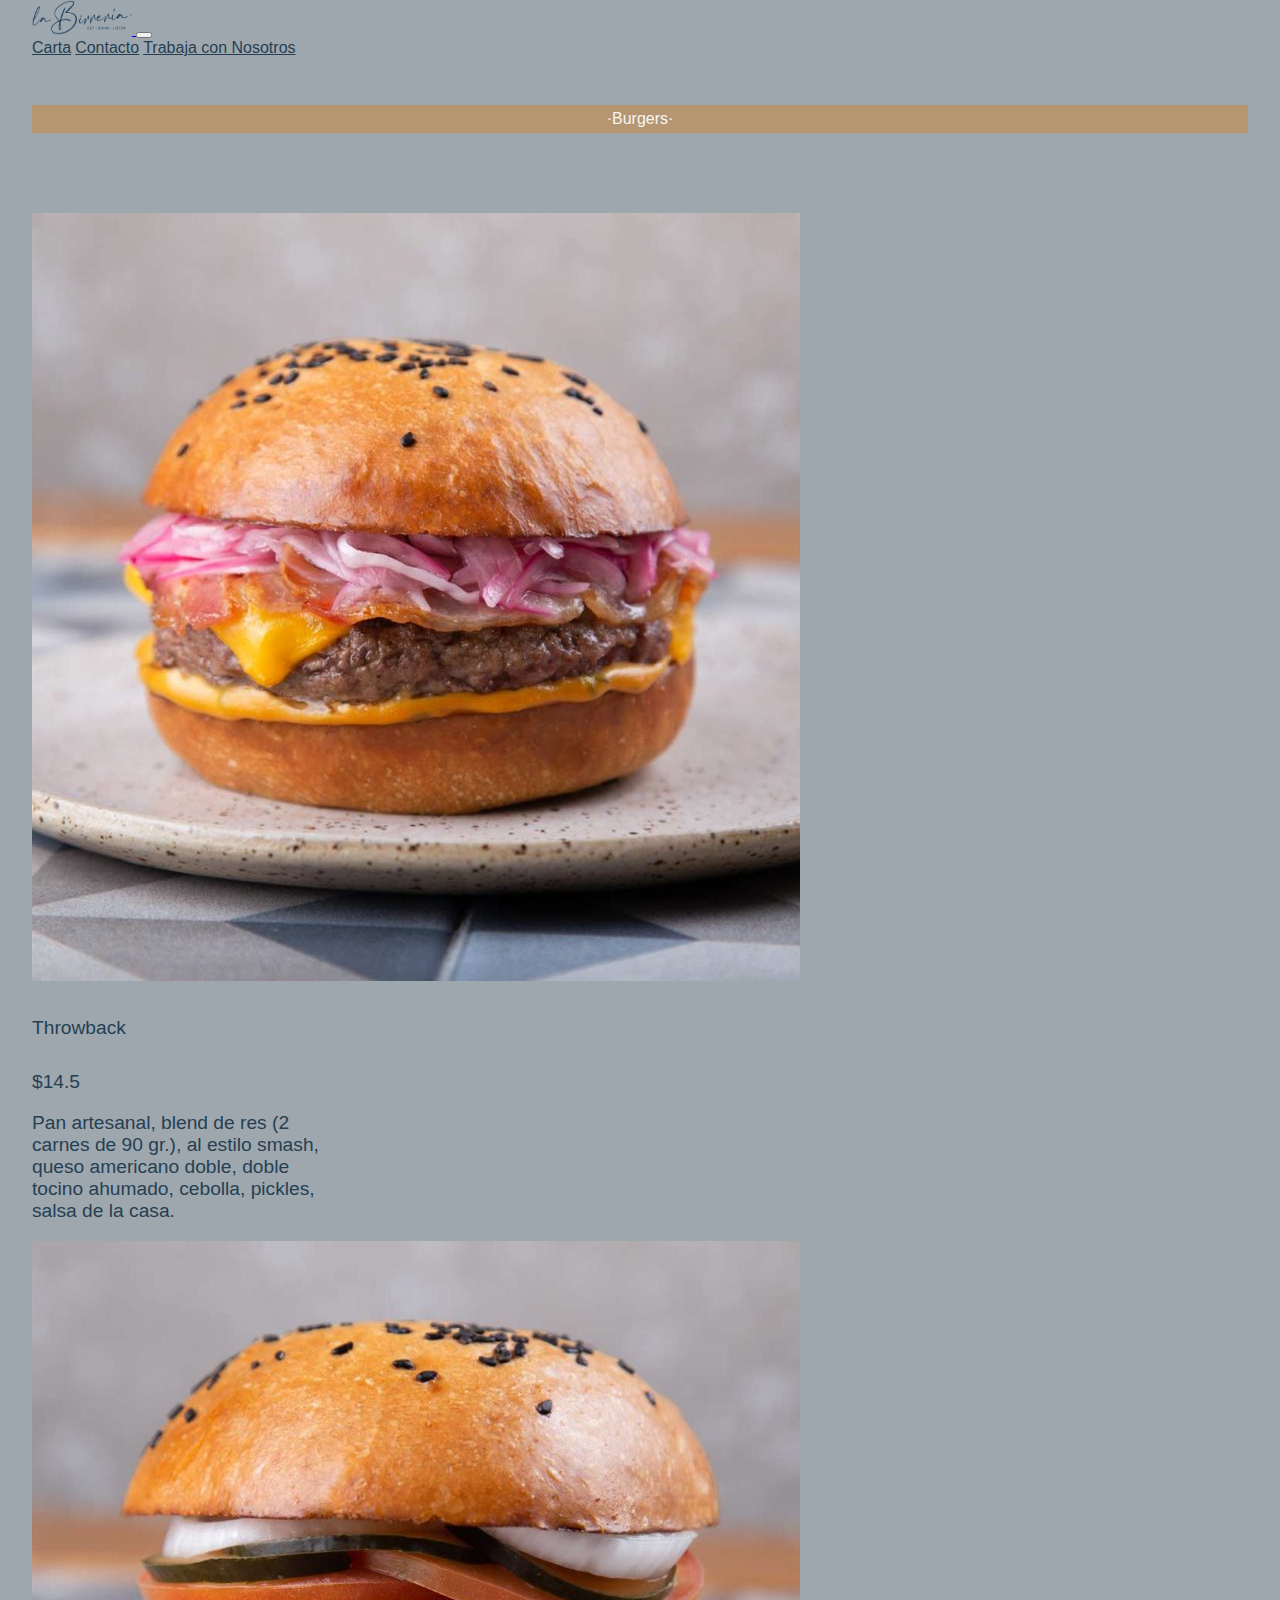
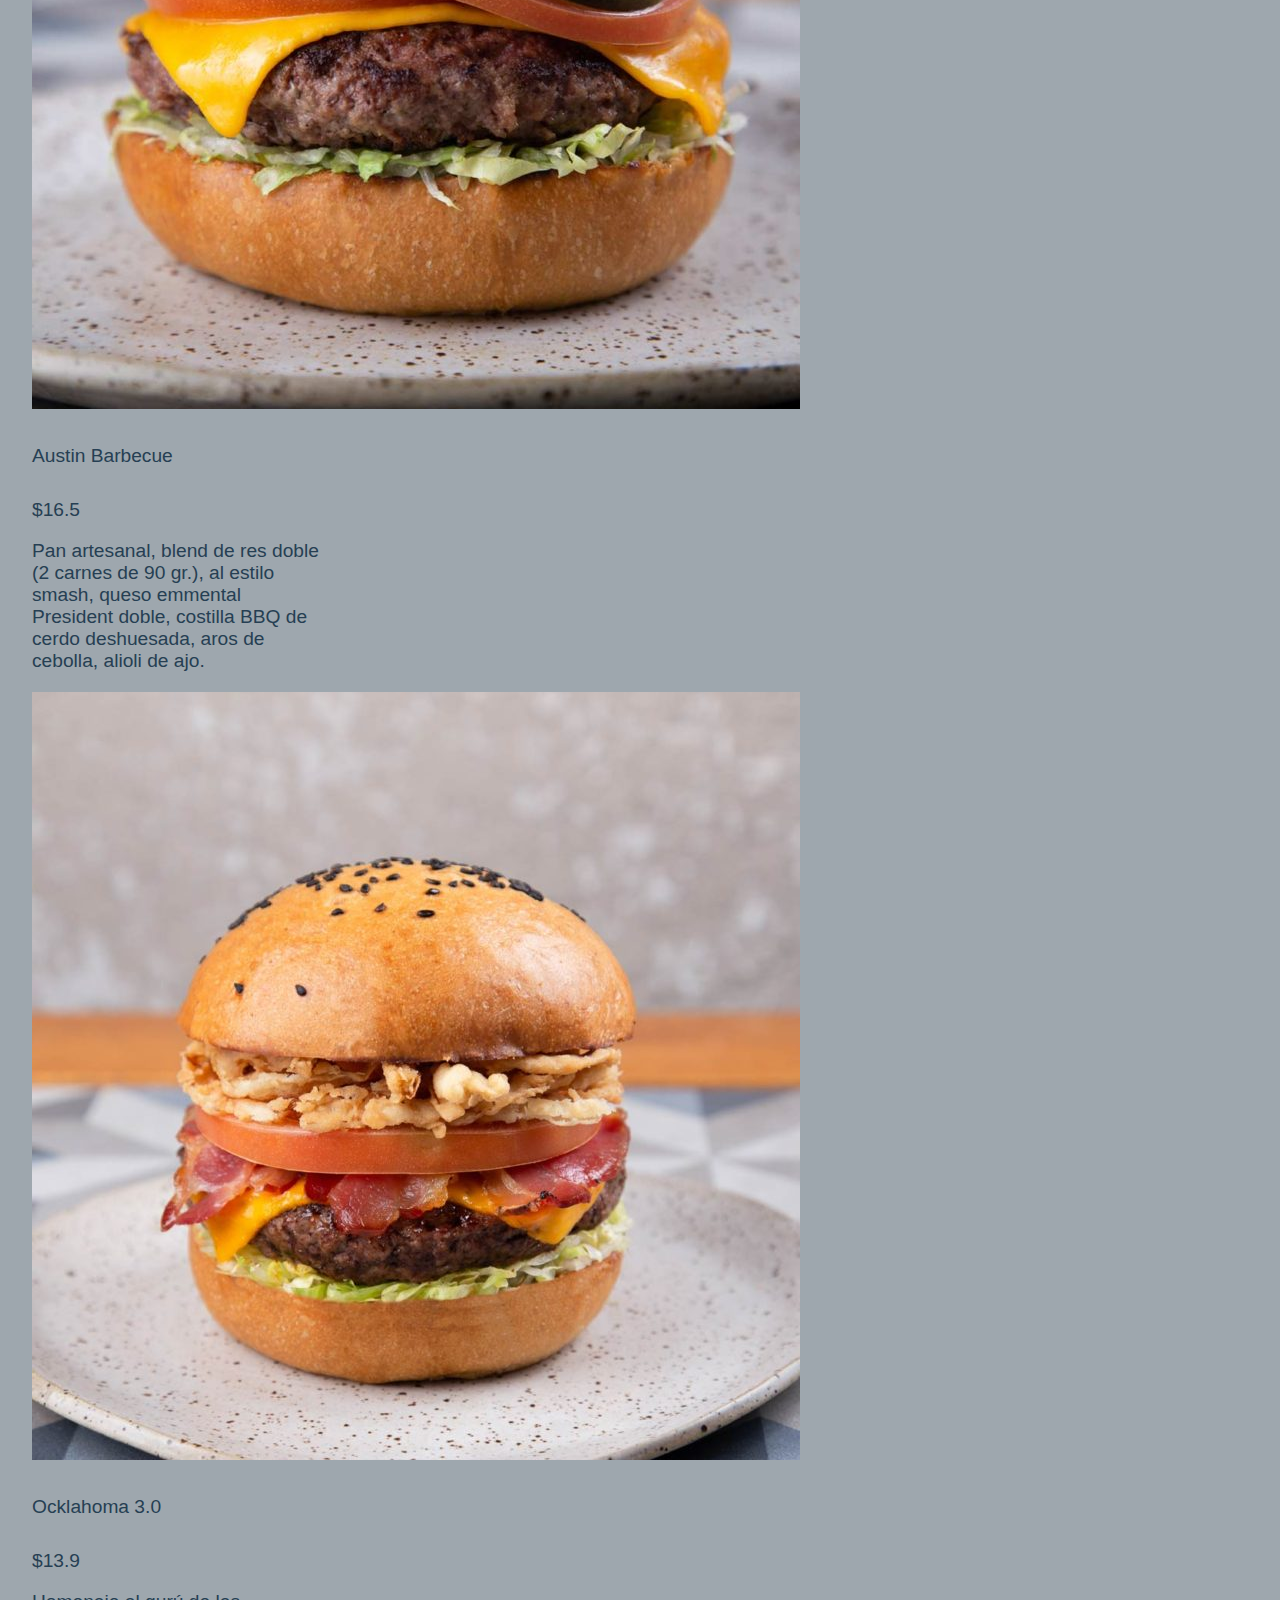
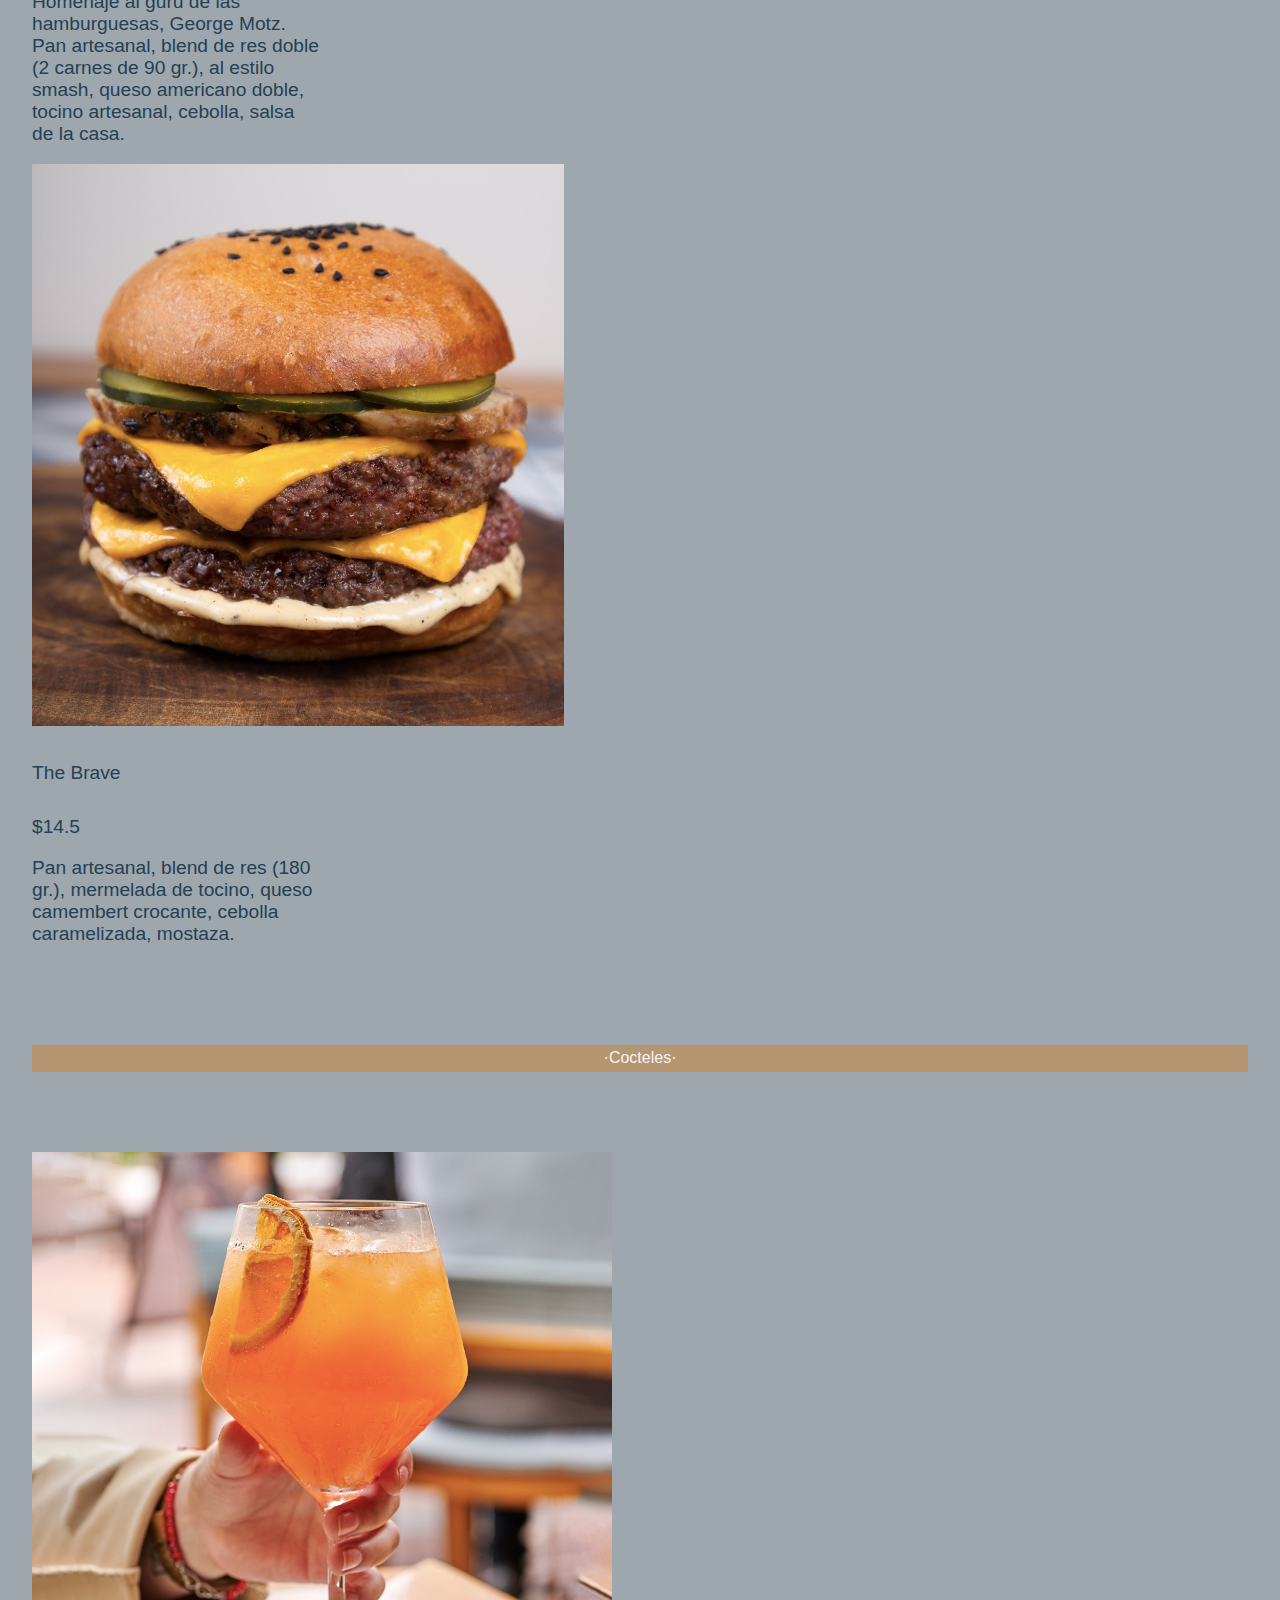
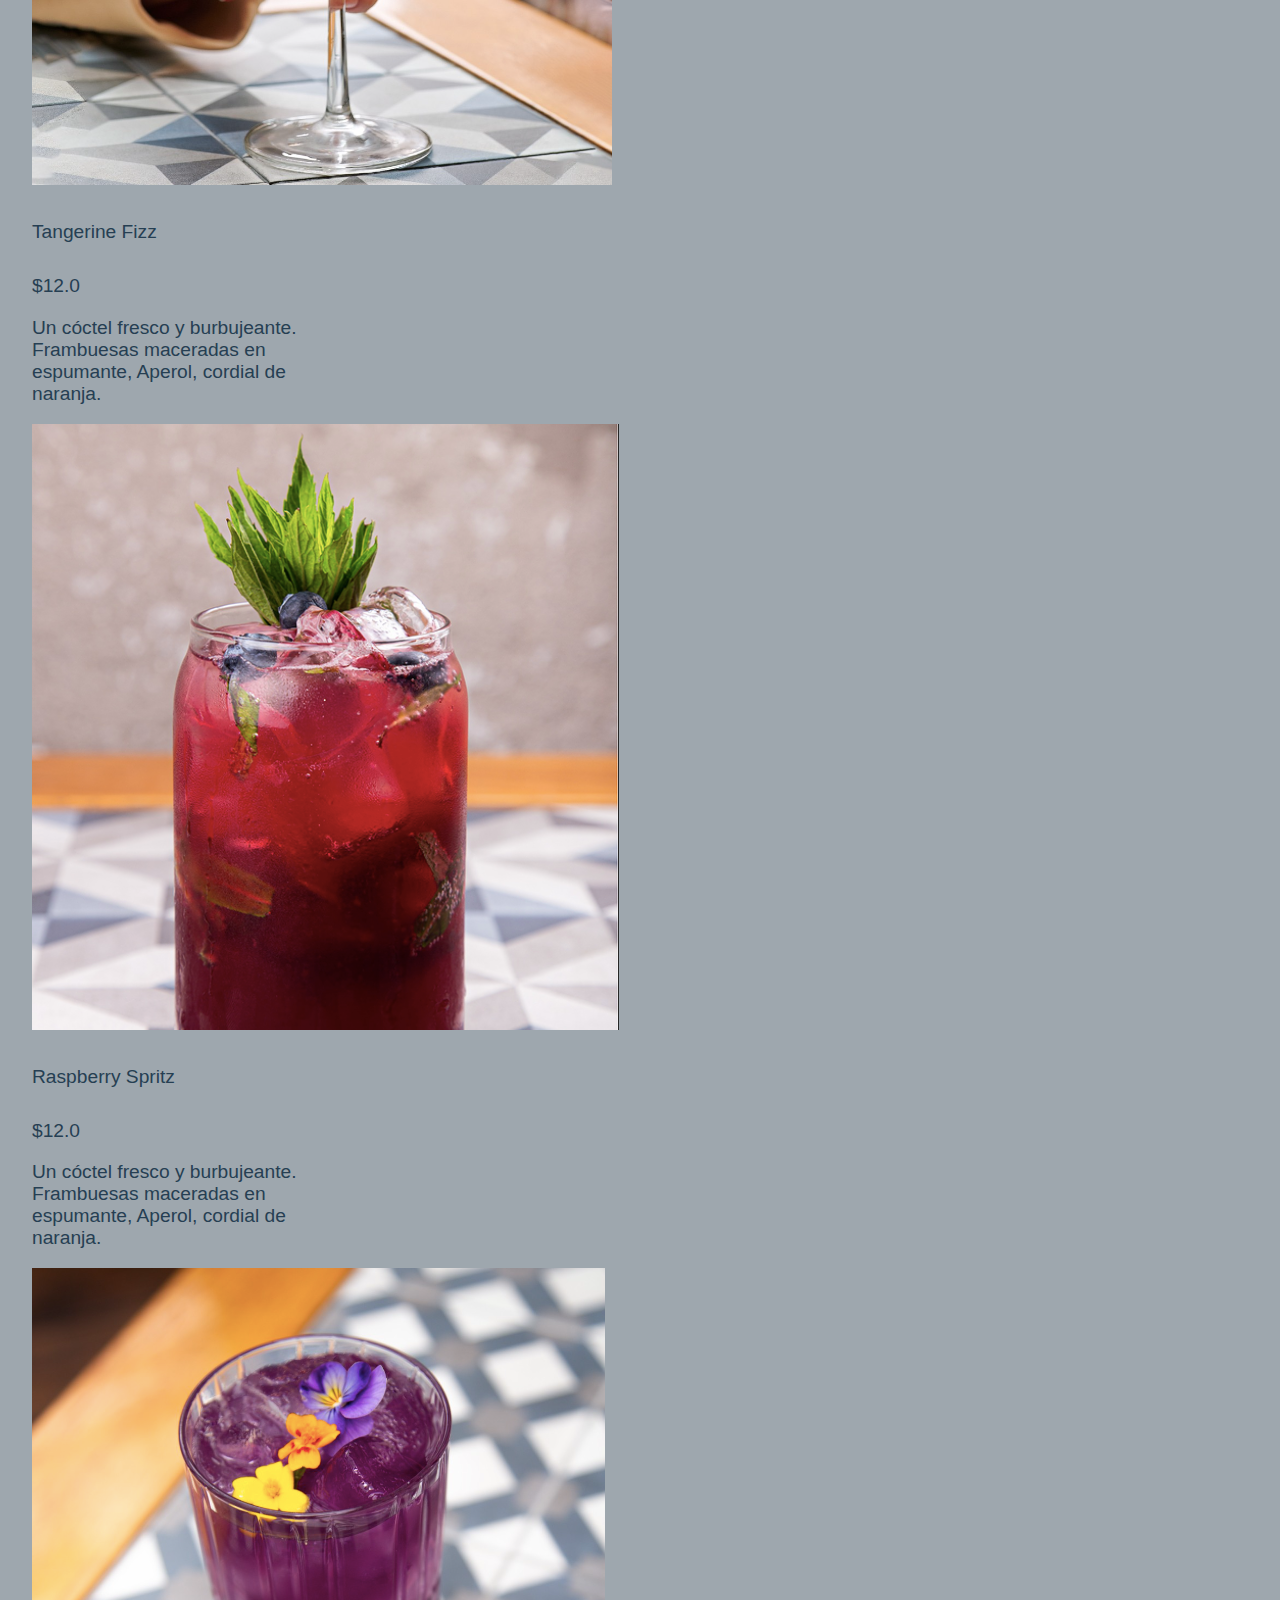
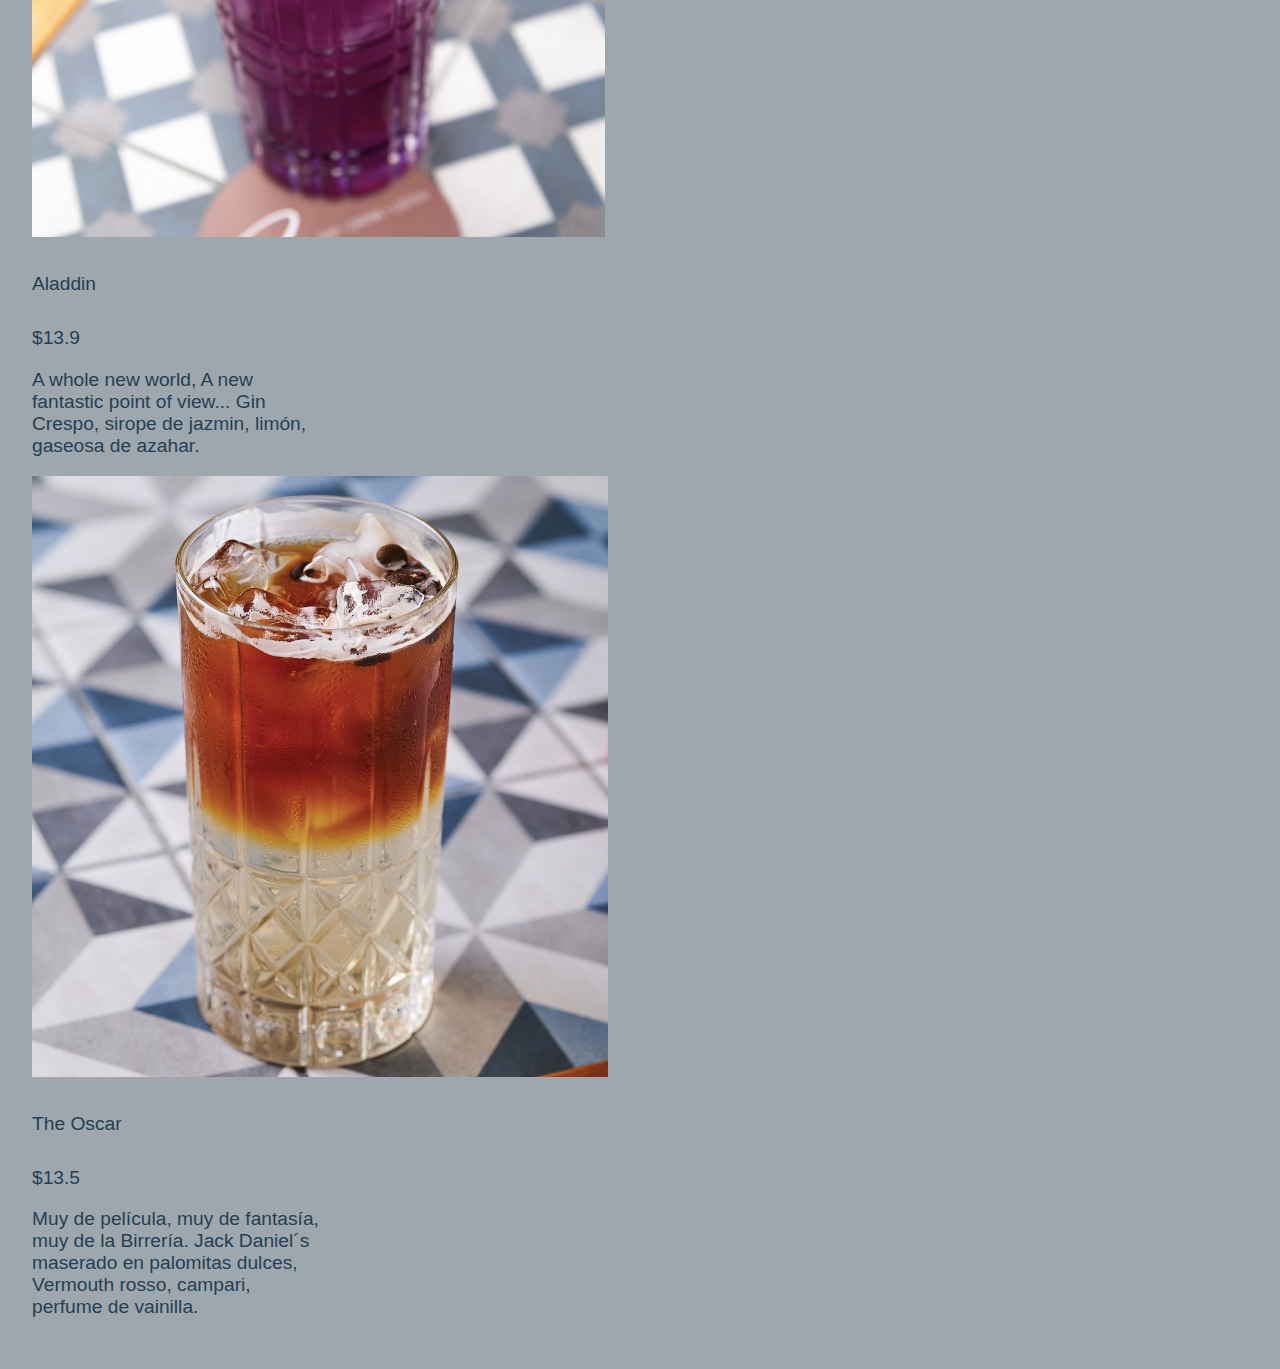
==== commit 9d8ad014: "Ajustes para hacer la web responsive" ====
--- a/pages/carta.html
+++ b/pages/carta.html
@@ -24,12 +24,13 @@
                   <a class="nav-link" href="trabaja.html" id="botontrabaja">Trabaja con Nosotros</a>
                 </div>
               </div>
-            </div>
-          </nav>
+            </nav>
         </div>
-    <div class="row" id="rowcarta2">
-        <div class="col-1 columnarelleno">..</div>
-        <div class="col-5 columnacard">
+        <!-- fila hamburguesas dentro de container fluid -->
+        <div class="row filacartanombre">
+            <p class="fs-2 nombrecarta"><span>·</span>Burgers<span>·</span></p>
+        </div>
+        <div class="row filacartaburger">
             <div class="card" style="width: 18rem;">
                 <img src="../img/burger1.jpeg" class="card-img-top img-fluid" alt="burger1">
                 <div class="card-body">
@@ -46,8 +47,6 @@
                     <p class="card-text">Pan artesanal, blend de res doble (2 carnes de 90 gr.), al estilo smash, queso emmental President doble, costilla BBQ de cerdo deshuesada, aros de cebolla, alioli de ajo.</p>
                 </div>
             </div>
-        </div>
-        <div class="col-5 columnacard">
             <div class="card" style="width: 18rem;">
                 <img src="../img/burger3.jpeg" class="card-img-top img-fluid" alt="burger3">
                 <div class="card-body">
@@ -65,12 +64,10 @@
                 </div>
             </div> 
         </div>
-        <div class="col-1 columnarelleno">..</div>
-    </div>
-    
-    <div class="row" id="rowcarta2">
-        <div class="col-1 columnarelleno">..</div>
-        <div class="col-5 columnacard">
+        <div class="row filacartanombre">
+            <p class="fs-2 nombrecarta"><span>·</span>Cocteles<span>·</span></p>
+        </div>
+        <div class="row filacartaburger">
             <div class="card" style="width: 18rem;">
                 <img src="../img/coctel1.png" class="card-img-top img-fluid" alt="coctel1">
                 <div class="card-body">
@@ -86,9 +83,7 @@
                     <h2 class="card-title">$12.0</h2>
                     <p class="card-text">Un cóctel fresco y burbujeante. Frambuesas maceradas en espumante, Aperol, cordial de naranja.</p>
                 </div>
-            </div> 
-        </div>
-        <div class="col-5 columnacard">
+            </div>
             <div class="card" style="width: 18rem;">
                 <img src="../img/coctel3.png" class="card-img-top img-fluid" alt="coctel3">
                 <div class="card-body">
@@ -105,9 +100,18 @@
                     <p class="card-text">Muy de película, muy de fantasía, muy de la Birrería. Jack Daniel´s maserado en palomitas dulces, Vermouth rosso, campari, perfume de vainilla.</p>
                 </div>
             </div> 
+
+
+
         </div>
-        <div class="col-1 columnarelleno">..</div>
-    </div>
+        
+
+
+        
+            
+        
+        
+          
     </div>
     
     <script src="https://cdn.jsdelivr.net/npm/bootstrap@5.3.1/dist/js/bootstrap.bundle.min.js" integrity="sha384-HwwvtgBNo3bZJJLYd8oVXjrBZt8cqVSpeBNS5n7C8IVInixGAoxmnlMuBnhbgrkm" crossorigin="anonymous"></script>
--- a/css/styles.css
+++ b/css/styles.css
@@ -1,29 +1,36 @@
+body{
+    overflow-x: hidden;
+
+    padding: 0;
+    margin: 0;
+}
+
+
 .container-fluid {
 
     margin: 0;
     padding: 0;
-
-    background-color: rgb(90, 97, 195);
-}
-
-#paginaprincipal {
-    flex-direction: column;
-    background-color: rgb(13, 36, 53);
-     
-}
-
-.row2 {
-    background-color: rgb(196, 116, 29);
+    background-color:rgba(13, 36, 53, 0.4) ;
+
+    overflow-x: hidden;
+}
+
+
+.filahistoria {
+    background-color: rgba(38, 63, 83, 0.635);
+    padding: 3em;
 }
 
 #columna1 {
-    background-color: rgba(38, 63, 83, 0.8);
-    /* background-color: rgba(216, 126, 30, 0.594); */
+    background-color:rgba(216, 126, 30, 0.594);
+}
+
+#columna2 {
+    background-color:rgba(216, 126, 30, 0.594);
 }
 
 #columna3 {
-    background-color: rgba(38, 63, 83, 0.8);
-    /* background-color: rgba(216, 126, 30, 0.594); */
+    background-color: rgba(216, 126, 30, 0.594);
 }
 
 
@@ -52,10 +59,6 @@
 #botoninicio {
     margin-left: 2em;
   
-}
-
-#rowcarta {
-  background-color: rgb(38, 63, 83);;  
 }
 
 .bloquevertical1 {
@@ -85,21 +88,10 @@
 }
 
 .siguenos {
+    color: whitesmoke;
     gap:2em;
-    padding-top: 1em;
-}
-
-/* .container {
-    background-color: rgb(13, 36, 53);
-    display: flex;
-    justify-content: center;
-    align-items: center;
-    flex-direction: row;
-    width:100vw;
- 
-    padding: 2em;
-    margin:0;
-} */
+    padding: 1em;
+}
 
 #direccion {
     align-items: center;
@@ -174,6 +166,7 @@
     font-family: sans-serif;
     font-weight: 200;
     color:whitesmoke;
+    justify-content: center;
     
 }
 
@@ -221,51 +214,12 @@
 
 }
 
-
-.rowcarta2 {
-    display:flex;
-    justify-content: center;
-    align-items: center;
-    flex-wrap: wrap;
-    /* flex-direction: row; */
-    
-
-}
-
 .navbar-toggler {
     margin-right: 2em;
 }
 
 .navbar-collapse {
     margin-left: 2em;
-}
-
-.columnacard{
-    display: flex;
-    justify-content: center;
-    align-items: center;
-    padding: 3em;
-    margin: 1em;
-    flex-direction: column;
-    gap: 2em;
-    flex-wrap: wrap;
-    max-width:max-content;
-    
-}
-
-.columnarelleno{
-    background-color: rgba(12, 39, 59, 0.6);
-}
-
-.columnamedio {
-    display: flex;
-    justify-content: center;
-    align-items: flex-start;
-    flex-wrap: wrap;
-    max-width: fit-content;
-    padding: 2em;
-    gap: 2em;
-    /* background-color: rgba(216, 126, 30, 0.594); */
 }
 
 .textocarta{
@@ -305,4 +259,51 @@
     font-size: 1.5em;
 }
 
-
+.segundafilacontacto {
+    background-color: rgb(38, 63, 83);
+    display: flex;
+    justify-content: center;
+    align-items: center;
+    overflow-x: hidden;
+}
+
+.formulario {
+    padding: 2em;
+}
+
+.tercerafilacontacto {
+    background-color: rgb(38, 63, 83);
+    display: flex;
+    justify-content: center;
+    align-items: center;
+}
+
+.filacartaburger {
+    padding: 2em;
+    gap: 1em;
+    justify-content: center;
+    
+}
+
+.filacartanombre {
+    color: rgba(216, 126, 30, 0.623);
+    padding: 2em;
+    gap: 1em;
+    justify-content: center;
+
+}
+
+.nombrecarta {
+    background-color: rgba(216, 126, 30, 0.417);
+    padding: 0.3em;
+    font-family: sans-serif;
+    font-weight: 300;
+    color:whitesmoke;
+    display: flex;
+    justify-content: center;
+    align-items: center;
+
+}
+
+
+
